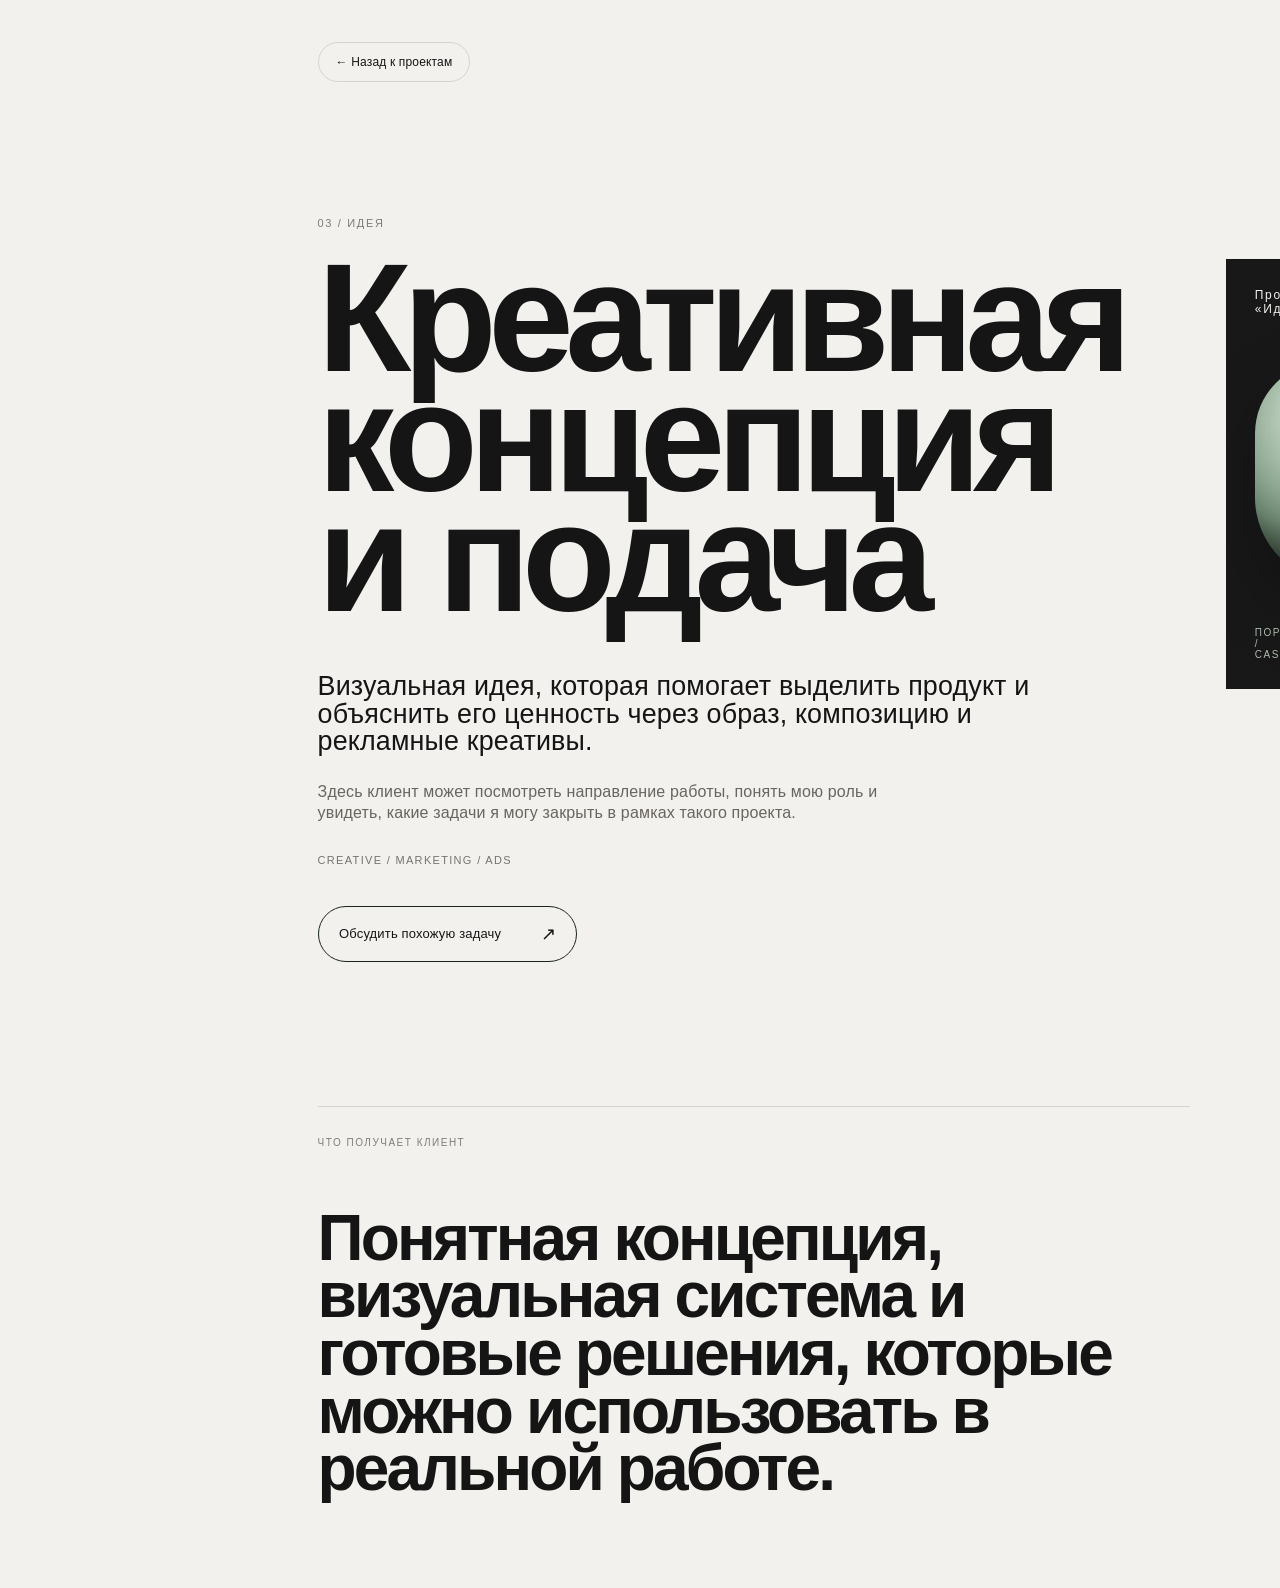
==== project-idea.html @ 7a331459 "Add files via upload" ====
<!doctype html><html lang="ru"><head><meta charset="utf-8"><meta name="viewport" content="width=device-width,initial-scale=1"><title>Nikita Manin — Проект «Идея»</title><link rel="stylesheet" href="style.css"></head><body class="detail-page project-detail"><main class="detail"><a class="back-link" href="index.html#work">← Назад к проектам</a><div class="detail-kicker">03 / ИДЕЯ</div><div class="detail-grid"><section><h1>Креативная концепция и подача</h1><p class="detail-intro">Визуальная идея, которая помогает выделить продукт и объяснить его ценность через образ, композицию и рекламные креативы.</p><p class="detail-desc">Здесь клиент может посмотреть направление работы, понять мою роль и увидеть, какие задачи я могу закрыть в рамках такого проекта.</p><div class="project-meta">CREATIVE / MARKETING / ADS</div><a class="detail-cta" href="https://t.me/inklab1" target="_blank" rel="noreferrer">Обсудить похожую задачу <span>↗</span></a></section><aside class="detail-card project-preview"><div class="preview-title">Проект «Идея»</div><div class="preview-shape"></div><span>ПОРТФОЛИО / CASE</span></aside></div><section class="detail-result"><span>ЧТО ПОЛУЧАЕТ КЛИЕНТ</span><h2>Понятная концепция, визуальная система и готовые решения, которые можно использовать в реальной работе.</h2></section></main></body></html>
---- style.css ----
:root{--bg:#f2f1ee;--ink:#151515;--muted:#77736e;--line:rgba(21,21,21,.13);--dark:#171817;--cream:#e8e2d8;--mint:#c9d9ca;--acid:#b9d4bd;--side:228px}*{box-sizing:border-box}html{scroll-behavior:auto}body{margin:0;background:var(--bg);color:var(--ink);font-family:'Inter Tight',Arial,sans-serif;cursor:none}a{color:inherit;text-decoration:none}.cursor,.cursor-dot{position:fixed;pointer-events:none;z-index:9999;transform:translate(-50%,-50%);border-radius:50%;mix-blend-mode:difference}.cursor{width:34px;height:34px;border:1px solid #fff;transition:width .25s,height .25s}.cursor-dot{width:5px;height:5px;background:#fff}.loader{position:fixed;inset:0;background:#171817;color:#f2f1ee;z-index:10000;display:flex;flex-direction:column;justify-content:center;padding-left:calc(var(--side) + 7vw);transition:transform 1s cubic-bezier(.77,0,.18,1)}.loader.done{transform:translateY(-100%)}.loader-word{font-size:clamp(50px,10vw,170px);font-weight:800;letter-spacing:-.07em}.loader-word span{display:block;color:#b9cdbb}.loader-line{width:min(440px,50vw);height:1px;background:#444;margin-top:30px;overflow:hidden}.loader-line i{display:block;width:100%;height:100%;background:#fff;transform:translateX(-100%);animation:load 1.2s .1s forwards}@keyframes load{to{transform:none}}.side{position:fixed;left:0;top:0;width:var(--side);height:100vh;padding:30px 26px;display:flex;flex-direction:column;z-index:50;background:rgba(242,241,238,.9);backdrop-filter:blur(18px);border-right:1px solid var(--line)}.brand{display:flex;align-items:center;gap:10px;font-weight:700;font-size:17px;letter-spacing:-.02em}.mini-dot{width:9px;height:9px;background:#171817;border-radius:50%}.side-role{font-size:12px;line-height:1.3;color:var(--muted);margin:11px 0 54px}.side nav{display:flex;flex-direction:column;gap:7px}.side nav a{font-size:13px;color:#817d78;transition:.3s}.side nav a.active,.side nav a:hover{color:#151515;transform:translateX(5px)}.side-tg{margin-top:auto;border-top:1px solid var(--line);padding-top:17px;font-size:13px;display:flex;justify-content:space-between}.panel-section{margin-left:var(--side);min-height:100vh;position:relative;overflow:hidden}.hero{padding:7vh 6vw 5vh;display:grid;grid-template-columns:minmax(0,1.2fr) .7fr;align-items:center;gap:3vw}.eyebrow{font-size:11px;text-transform:uppercase;letter-spacing:.14em;color:#85817b;margin:0 0 22px}.hero h1{font-size:clamp(56px,7.2vw,122px);line-height:.87;letter-spacing:-.065em;margin:0;max-width:1050px;font-weight:700}.hero h1 .swap{display:inline-block;position:relative;color:#758a78;transition:color .45s,transform .45s}.hero h1 .swap.change{transform:translateY(-7px);color:#2e4633}.hero h1 em{font-style:normal}.lead{font-size:clamp(18px,1.6vw,25px);line-height:1.15;letter-spacing:-.03em;max-width:620px;margin:42px 0 30px;color:#373532}.hero-meta{display:flex;gap:22px;flex-wrap:wrap;color:#8a857e;font-size:11px;text-transform:uppercase;letter-spacing:.08em}.portrait-wrap{position:relative;justify-self:end;width:min(34vw,470px);height:min(72vh,690px);min-height:500px;display:flex;align-items:flex-end;justify-content:center}.portrait{height:100%;width:78%;position:relative;z-index:3;overflow:hidden;border-radius:230px 230px 25px 25px;background:#d7d4cf;filter:grayscale(.12)}.portrait img{width:100%;height:100%;object-fit:cover;object-position:center top;display:block}.portrait-ring{position:absolute;width:95%;height:85%;border:1px solid rgba(21,21,21,.17);border-radius:50%;transform:rotate(-14deg);top:8%;z-index:1}.portrait-label{position:absolute;right:-3%;bottom:3%;z-index:5;font-size:10px;letter-spacing:.12em;line-height:1.5;text-align:right}.portrait-label span{color:#89847d}.orb{position:absolute;right:5%;top:11%;width:150px;height:150px;z-index:2;opacity:.85}.orb-core{position:absolute;inset:28px;border-radius:50%;background:radial-gradient(circle at 35% 25%,#fff,#c7d5c9 35%,#6d7f70 72%,#303932);box-shadow:inset -15px -22px 35px rgba(0,0,0,.2),0 30px 60px rgba(0,0,0,.15)}.orb i{position:absolute;inset:8px;border:1px solid rgba(40,50,43,.25);border-radius:50%;transform:rotate(25deg) skewX(10deg)}.orb i:nth-child(3){transform:rotate(72deg) scale(.82)}.orb i:nth-child(4){transform:rotate(-35deg) scale(1.12)}.scroll-cue{position:absolute;left:6vw;bottom:30px;font-size:10px;letter-spacing:.14em;color:#85817b}.scroll-cue span{margin-left:12px;font-size:15px}.dark{background:var(--dark);color:#f2f1ee}.dark .eyebrow{color:#8e918c}.about{padding:11vh 7vw;display:grid;grid-template-columns:.9fr 1.1fr;gap:8vw}.about-intro h2,.service-head h2,.process-title h2{font-size:clamp(60px,7vw,120px);line-height:.88;letter-spacing:-.07em;margin:0;font-weight:600}.about-intro h2 span,.service-head h2 span,.process-title h2 span{color:#aebbae}.about-cards{display:grid;grid-template-columns:repeat(3,1fr);align-items:end;gap:14px;padding-top:22vh}.feature-card{border-top:1px solid #454744;padding-top:15px;min-height:245px;transition:transform .5s}.feature-card:hover{transform:translateY(-12px)}.feature-card b{font-size:11px;color:#90948f}.feature-card h3{font-size:24px;letter-spacing:-.04em;margin:65px 0 12px}.feature-card p{font-size:14px;line-height:1.35;color:#aaa9a3;margin:0}.horizontal-section{margin-left:var(--side);height:310vh;background:#f2f1ee}.horizontal-sticky{position:sticky;top:0;height:100vh;overflow:hidden}.horizontal-track{height:100%;display:flex;width:300%;will-change:transform}.slide{width:33.3333%;height:100%;padding:9vh 6vw;display:grid;grid-template-columns:.9fr 1.1fr;align-items:center;gap:6vw;position:relative}.slide-light{background:#f2f1ee}.slide-beige{background:#e7e0d5}.slide-dark{background:#171817;color:#f2f1ee}.slide-num{position:absolute;right:5vw;top:34px;font-size:10px;letter-spacing:.1em;color:#8b877f}.slide h2{font-size:clamp(70px,8.2vw,150px);line-height:.8;letter-spacing:-.075em;margin:0;font-weight:650}.slide h2 span{color:#738674}.slide-dark h2 span{color:#aebbae}.slide-text{font-size:16px;line-height:1.2;max-width:390px;color:#77736e;margin-top:35px}.slide-dark .slide-text{color:#a5a59f}.fake-project{height:64vh;max-height:650px;position:relative;overflow:hidden;box-shadow:0 30px 80px rgba(0,0,0,.13);transition:transform .7s cubic-bezier(.2,.7,.2,1)}.slide:hover .fake-project{transform:translateY(-12px) rotate(1deg)}.project-a{background:#222;color:#eae9e4;padding:35px;display:flex;flex-direction:column;justify-content:space-between}.project-top,.project-foot{font-size:10px;letter-spacing:.13em;color:#aaa}.project-big{font-size:clamp(60px,7vw,120px);line-height:.78;letter-spacing:-.08em}.project-b{background:#f5f3ef;padding:25px}.browser{display:flex;gap:5px}.browser span{width:7px;height:7px;background:#242424;border-radius:50%}.web-title{font-size:clamp(50px,6vw,100px);line-height:.8;letter-spacing:-.08em;margin-top:18vh}.web-grid{position:absolute;right:0;bottom:0;width:60%;display:grid;grid-template-columns:1fr 1fr;gap:7px}.web-grid i{height:130px;background:#d0c9bc}.project-c{background:#cbd9cc;display:flex;align-items:center;justify-content:center}.c-circle{position:absolute;width:70%;aspect-ratio:1;border-radius:50%;border:1px solid rgba(20,30,20,.4);box-shadow:inset 0 0 0 30px rgba(255,255,255,.09)}.c-copy{position:relative;z-index:2;font-size:clamp(60px,7vw,120px);line-height:.78;letter-spacing:-.08em;color:#172017}.h-progress{position:absolute;left:6vw;right:6vw;bottom:28px;height:1px;background:rgba(20,20,20,.2)}.h-progress span{display:block;height:2px;width:33.333%;background:#1b1b1b;transform-origin:left}.services{padding:12vh 7vw;background:#e7e5e1}.service-head{display:flex;justify-content:space-between;align-items:flex-end;gap:40px}.service-head h2{max-width:1000px}.service-grid{margin-top:11vh;display:grid;grid-template-columns:repeat(4,1fr);gap:12px}.service-card{background:#f7f6f3;min-height:420px;padding:22px;display:flex;flex-direction:column;border:1px solid rgba(20,20,20,.07);transition:transform .5s,background .5s}.service-card:hover{transform:translateY(-10px);background:#dddcd7}.service-index{font-size:10px;color:#88837c}.service-card h3{font-size:clamp(44px,4.5vw,80px);letter-spacing:-.08em;line-height:.8;margin:auto 0 18px}.service-card p{font-size:14px;line-height:1.3;color:#6e6a64;max-width:270px}.service-tag{margin-top:30px;font-size:10px;letter-spacing:.13em}.process{padding:12vh 7vw;display:grid;grid-template-columns:1fr 1.2fr;gap:7vw}.steps{display:grid;grid-template-columns:1fr 1fr;gap:0}.step{border-top:1px solid #454744;padding:17px 10px 38px 0;min-height:220px}.step span{font-size:10px;color:#92958f}.step h3{font-size:28px;letter-spacing:-.05em;margin:55px 0 8px}.step p{font-size:13px;color:#a7a7a2;margin:0;max-width:200px;line-height:1.35}.contact{padding:11vh 7vw 35px;background:#cbd9cc;min-height:100vh;display:flex;flex-direction:column;justify-content:center}.contact h2{font-size:clamp(70px,9vw,160px);line-height:.8;letter-spacing:-.08em;margin:0;position:relative;z-index:2}.contact h2 span{color:#657a68}.contact-text{max-width:450px;font-size:17px;line-height:1.2;margin:45px 0 28px;position:relative;z-index:2}.contact-btn{width:max-content;border:1px solid #1a241c;border-radius:999px;padding:17px 21px;font-size:13px;display:flex;gap:35px;position:relative;z-index:2;transition:.3s}.contact-btn:hover{background:#171817;color:#f2f1ee;transform:translateY(-3px)}.contact-btn b{font-size:18px}.contact-orb{position:absolute;width:42vw;height:42vw;border-radius:50%;right:-12vw;top:7vh;border:1px solid rgba(20,30,20,.18);box-shadow:inset 0 0 0 45px rgba(255,255,255,.07)}footer{position:absolute;left:7vw;right:7vw;bottom:28px;border-top:1px solid rgba(20,30,20,.2);padding-top:12px;display:flex;justify-content:space-between;font-size:10px;letter-spacing:.1em;text-transform:uppercase}.reveal{opacity:0;transform:translateY(35px);transition:opacity .8s cubic-bezier(.2,.7,.2,1),transform .9s cubic-bezier(.2,.7,.2,1)}.reveal.in{opacity:1;transform:none}
@media(max-width:900px){body{cursor:auto}.cursor,.cursor-dot{display:none}:root{--side:0px}.side{position:fixed;width:100%;height:58px;padding:0 18px;display:flex;flex-direction:row;align-items:center;justify-content:space-between;border-right:0;border-bottom:1px solid var(--line)}.side-role,.side nav{display:none}.side-tg{margin:0;border:0;padding:0;font-size:11px}.hero,.about,.services,.process,.contact,.horizontal-section{margin-left:0}.hero{padding:100px 20px 60px;display:block;min-height:100svh}.hero h1{font-size:clamp(54px,15vw,88px)}.lead{font-size:19px;margin-top:35px}.portrait-wrap{width:72vw;height:72vw;min-height:0;margin:55px auto 20px}.orb{width:90px;height:90px;right:6%;top:10%}.about{padding:90px 20px;display:block}.about-cards{padding-top:70px;grid-template-columns:1fr;gap:25px}.feature-card{min-height:0;padding-bottom:25px}.feature-card h3{margin-top:35px}.horizontal-section{height:260vh}.slide{padding:85px 20px 50px;grid-template-columns:1fr;align-content:center;gap:35px}.slide h2{font-size:clamp(62px,17vw,110px)}.slide-text{margin-top:22px}.fake-project{height:40vh;max-height:420px}.project-big{font-size:18vw}.service-head{display:block}.services{padding:90px 20px}.service-grid{grid-template-columns:1fr 1fr;margin-top:60px}.service-card{min-height:330px}.service-card h3{font-size:55px}.process{padding:90px 20px;display:block}.steps{margin-top:70px}.step{min-height:190px}.contact{padding:110px 20px 90px}.contact h2{font-size:17vw}.contact-orb{width:75vw;height:75vw;right:-30vw;top:15vh}footer{left:20px;right:20px;bottom:20px;gap:15px;flex-direction:column}.loader{padding-left:20px}.loader-word{font-size:18vw}}
@media(max-width:560px){.service-grid,.steps{grid-template-columns:1fr}.service-card{min-height:280px}.slide{grid-template-rows:auto auto}.fake-project{height:35vh}.hero-meta{gap:9px 15px}.portrait-wrap{width:82vw;height:82vw}}

/* V14 refinement: clickable services/projects + restrained green 3D process */
.service-head{justify-content:flex-start!important;align-items:flex-start!important;text-align:left!important}
.service-head h2{margin-left:0!important;text-align:left!important}
.service-card{cursor:none;position:relative;overflow:hidden}
.service-card::after{content:"";position:absolute;inset:0;background:linear-gradient(105deg,transparent 35%,rgba(255,255,255,.55) 50%,transparent 65%);transform:translateX(-120%);transition:transform .8s cubic-bezier(.2,.7,.2,1);pointer-events:none}
.service-card:hover::after{transform:translateX(120%)}
.service-card:hover{transform:translate3d(10px,-10px,0)!important;background:#e0dfda}
.service-tag{display:flex;justify-content:space-between;align-items:center}
.service-tag span,.project-foot span{font-size:16px;transition:transform .35s}
.service-card:hover .service-tag span{transform:translate(5px,-3px)}
.project-link{display:block;color:inherit;text-decoration:none;cursor:none}
.project-open{position:absolute;right:25px;bottom:25px;font-size:10px;letter-spacing:.13em;opacity:.7;transform:translateX(0);transition:transform .45s,opacity .45s}
.project-link:hover .project-open{transform:translateX(7px);opacity:1}
.project-link:hover{transform:translate3d(var(--mx,0),calc(var(--my,0) - 16px),0) rotate(1deg)!important}
.process{grid-template-columns:.8fr 1.1fr;grid-template-rows:auto auto;position:relative}
.process-title{grid-column:1;grid-row:1}
.process-visual{grid-column:2;grid-row:1 / span 2;min-height:470px;position:relative;display:flex;align-items:center;justify-content:center;overflow:visible}
.process-orbit{position:absolute;width:300px;height:180px;border:1px solid rgba(185,212,189,.18);border-radius:50%;transform:rotate(-18deg);animation:processOrbit 9s linear infinite}
.process-orbit.orbit-b{width:230px;height:330px;transform:rotate(62deg);animation-duration:12s;animation-direction:reverse}
.process-object{width:190px;height:190px;position:relative;transform-style:preserve-3d;animation:processFloat 5s ease-in-out infinite,processSpin 16s linear infinite}
.process-object::before,.process-object::after{content:"";position:absolute;inset:18px;border-radius:42% 58% 55% 45%;background:linear-gradient(135deg,rgba(185,212,189,.95),rgba(92,125,98,.72) 48%,rgba(26,39,29,.9));box-shadow:inset -22px -28px 42px rgba(0,0,0,.25),inset 15px 12px 25px rgba(255,255,255,.14),0 30px 70px rgba(0,0,0,.3);transform:translateZ(24px) rotateX(8deg) rotateY(-14deg)}
.process-object::after{inset:40px;border:1px solid rgba(230,245,232,.28);background:transparent;box-shadow:none;transform:translateZ(48px) rotateX(65deg) rotateZ(20deg)}
.process-object i{position:absolute;left:35px;top:82px;width:120px;height:1px;background:rgba(230,245,232,.3);transform-origin:center;transform:rotate(24deg) translateZ(55px)}
.process-object i:nth-child(2){transform:rotate(-31deg) translateZ(58px)}
.process-object i:nth-child(3){transform:rotate(82deg) translateZ(50px)}
.process-object b{position:absolute;width:18px;height:18px;border-radius:50%;background:#b9d4bd;box-shadow:0 0 30px rgba(185,212,189,.45);left:87px;top:86px;transform:translateZ(70px)}
.process-labels{position:absolute;inset:0;pointer-events:none;font-size:9px;letter-spacing:.16em;color:#7f9583}
.process-labels span{position:absolute}
.process-labels span:nth-child(1){left:12%;top:28%}.process-labels span:nth-child(2){right:10%;top:48%}.process-labels span:nth-child(3){left:30%;bottom:13%}
@keyframes processSpin{to{transform:rotateY(360deg) rotateX(360deg)}}
@keyframes processFloat{0%,100%{translate:0 0}50%{translate:0 -16px}}
@keyframes processOrbit{to{transform:rotate(342deg)}}
.process-visual:hover .process-object{animation-duration:3s,6s}
body,button,input,textarea{letter-spacing:.01em}
.hero h1,.about-intro h2,.service-head h2,.process-title h2,.contact h2,.slide h2,.service-card h3,.project-big,.web-title,.c-copy{letter-spacing:-.045em}
.lead,.slide-text,.service-card p,.step p,.contact-text{letter-spacing:.005em}
@media(max-width:900px){
 .process{display:block}
 .process-title{margin-bottom:25px}
 .process-visual{min-height:390px;margin:20px 0}
 .service-head h2{text-align:left!important}
}

.detail-page{cursor:auto;background:var(--bg);min-height:100vh}.detail{margin-left:var(--side);padding:42px 7vw 90px;min-height:100vh}.back-link{display:inline-flex;border:1px solid var(--line);border-radius:999px;padding:12px 17px;font-size:12px;transition:.35s}.back-link:hover{transform:translateX(-5px);background:#e8e6e1}.detail-kicker{margin-top:15vh;font-size:11px;letter-spacing:.15em;color:#7f7b75}.detail-grid{display:grid;grid-template-columns:1.05fr .95fr;gap:8vw;align-items:start;margin-top:30px}.detail h1{font-size:clamp(80px,12vw,190px);line-height:.78;letter-spacing:-.055em;margin:0}.detail-intro{font-size:clamp(22px,2.1vw,34px);line-height:1.02;max-width:760px;margin:55px 0 25px}.detail-desc{font-size:16px;line-height:1.35;color:#69655f;max-width:620px}.detail-card{border:1px solid var(--line);padding:28px;min-height:430px;background:#e9e7e2}.detail-card>span,.detail-result>span{font-size:10px;letter-spacing:.15em;color:#817d77}.detail-card ul{list-style:none;padding:0;margin:55px 0 0}.detail-card li{padding:18px 0;border-top:1px solid rgba(21,21,21,.12);font-size:16px;line-height:1.2}.detail-card li:last-child{border-bottom:1px solid rgba(21,21,21,.12)}.detail-cta{display:inline-flex;gap:40px;align-items:center;margin-top:40px;border:1px solid #1a241c;border-radius:999px;padding:16px 20px;font-size:13px;transition:.35s;transform:translate3d(var(--x,0),var(--y,0),0)}.detail-cta:hover{background:#171817;color:#f2f1ee}.detail-cta span{font-size:18px}.detail-result{margin-top:16vh;border-top:1px solid var(--line);padding-top:25px}.detail-result h2{font-size:clamp(38px,5vw,78px);line-height:.9;letter-spacing:-.045em;max-width:1100px;font-weight:600;margin:60px 0 0}.project-meta{margin-top:30px;font-size:11px;letter-spacing:.12em;color:#77736e}.project-preview{background:#171817;color:#f2f1ee;position:relative;overflow:hidden;display:flex;flex-direction:column;justify-content:space-between}.project-preview>span{color:#aebbae}.preview-title{font-size:12px;letter-spacing:.14em}.preview-shape{width:220px;height:220px;border-radius:38% 62% 55% 45%;background:radial-gradient(circle at 30% 25%,#d8e9da,#77947c 50%,#202b22 78%);margin:auto;box-shadow:inset -30px -35px 50px rgba(0,0,0,.4),0 30px 70px rgba(0,0,0,.25);animation:previewFloat 5s ease-in-out infinite}@keyframes previewFloat{50%{transform:translateY(-14px) rotate(8deg)}}@media(max-width:900px){.detail{margin-left:0;padding:85px 20px 70px}.detail-kicker{margin-top:90px}.detail-grid{grid-template-columns:1fr;gap:45px}.detail-card{min-height:0}.detail-result{margin-top:90px}.detail h1{font-size:clamp(70px,18vw,130px)}}
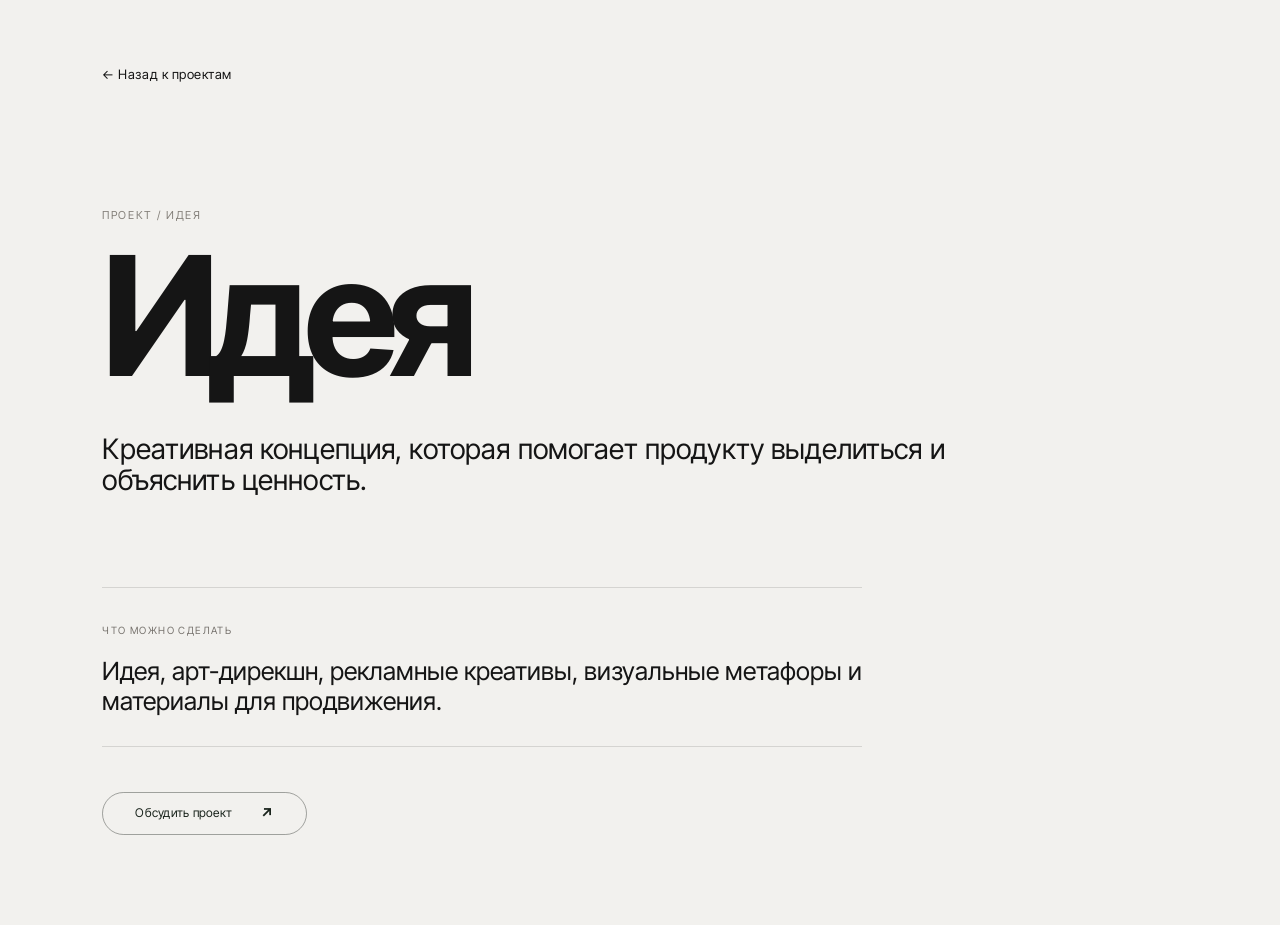
==== commit 5c4e4b4a: "Add files via upload" ====
--- a/project-idea.html
+++ b/project-idea.html
@@ -1 +1 @@
-<!doctype html><html lang="ru"><head><meta charset="utf-8"><meta name="viewport" content="width=device-width,initial-scale=1"><title>Nikita Manin — Проект «Идея»</title><link rel="stylesheet" href="style.css"></head><body class="detail-page project-detail"><main class="detail"><a class="back-link" href="index.html#work">← Назад к проектам</a><div class="detail-kicker">03 / ИДЕЯ</div><div class="detail-grid"><section><h1>Креативная концепция и подача</h1><p class="detail-intro">Визуальная идея, которая помогает выделить продукт и объяснить его ценность через образ, композицию и рекламные креативы.</p><p class="detail-desc">Здесь клиент может посмотреть направление работы, понять мою роль и увидеть, какие задачи я могу закрыть в рамках такого проекта.</p><div class="project-meta">CREATIVE / MARKETING / ADS</div><a class="detail-cta" href="https://t.me/inklab1" target="_blank" rel="noreferrer">Обсудить похожую задачу <span>↗</span></a></section><aside class="detail-card project-preview"><div class="preview-title">Проект «Идея»</div><div class="preview-shape"></div><span>ПОРТФОЛИО / CASE</span></aside></div><section class="detail-result"><span>ЧТО ПОЛУЧАЕТ КЛИЕНТ</span><h2>Понятная концепция, визуальная система и готовые решения, которые можно использовать в реальной работе.</h2></section></main></body></html>+<!doctype html><html lang="ru"><head><meta charset="utf-8"><meta name="viewport" content="width=device-width,initial-scale=1"><title>Идея — Nikita Manin</title><link rel="preconnect" href="https://fonts.googleapis.com"><link rel="preconnect" href="https://fonts.gstatic.com" crossorigin><link href="https://fonts.googleapis.com/css2?family=Inter+Tight:wght@400;500;600;700;800&family=Manrope:wght@400;500;600;700;800&display=swap" rel="stylesheet"><link rel="stylesheet" href="style.css"></head><body class="detail-page project-detail"><main class="detail-main"><a class="detail-back" href="index.html#work">← Назад к проектам</a><p class="eyebrow">Проект / Идея</p><h1>Идея</h1><p class="detail-lead">Креативная концепция, которая помогает продукту выделиться и объяснить ценность.</p><div class="project-detail-card"><span>Что можно сделать</span><p>Идея, арт-дирекшн, рекламные креативы, визуальные метафоры и материалы для продвижения.</p></div><a class="contact-btn" href="https://t.me/inklab1" target="_blank" rel="noreferrer">Обсудить проект <b>↗</b></a></main><script src="script.js"></script></body></html>
--- a/style.css
+++ b/style.css
@@ -1,48 +1,363 @@
-:root{--bg:#f2f1ee;--ink:#151515;--muted:#77736e;--line:rgba(21,21,21,.13);--dark:#171817;--cream:#e8e2d8;--mint:#c9d9ca;--acid:#b9d4bd;--side:228px}*{box-sizing:border-box}html{scroll-behavior:auto}body{margin:0;background:var(--bg);color:var(--ink);font-family:'Inter Tight',Arial,sans-serif;cursor:none}a{color:inherit;text-decoration:none}.cursor,.cursor-dot{position:fixed;pointer-events:none;z-index:9999;transform:translate(-50%,-50%);border-radius:50%;mix-blend-mode:difference}.cursor{width:34px;height:34px;border:1px solid #fff;transition:width .25s,height .25s}.cursor-dot{width:5px;height:5px;background:#fff}.loader{position:fixed;inset:0;background:#171817;color:#f2f1ee;z-index:10000;display:flex;flex-direction:column;justify-content:center;padding-left:calc(var(--side) + 7vw);transition:transform 1s cubic-bezier(.77,0,.18,1)}.loader.done{transform:translateY(-100%)}.loader-word{font-size:clamp(50px,10vw,170px);font-weight:800;letter-spacing:-.07em}.loader-word span{display:block;color:#b9cdbb}.loader-line{width:min(440px,50vw);height:1px;background:#444;margin-top:30px;overflow:hidden}.loader-line i{display:block;width:100%;height:100%;background:#fff;transform:translateX(-100%);animation:load 1.2s .1s forwards}@keyframes load{to{transform:none}}.side{position:fixed;left:0;top:0;width:var(--side);height:100vh;padding:30px 26px;display:flex;flex-direction:column;z-index:50;background:rgba(242,241,238,.9);backdrop-filter:blur(18px);border-right:1px solid var(--line)}.brand{display:flex;align-items:center;gap:10px;font-weight:700;font-size:17px;letter-spacing:-.02em}.mini-dot{width:9px;height:9px;background:#171817;border-radius:50%}.side-role{font-size:12px;line-height:1.3;color:var(--muted);margin:11px 0 54px}.side nav{display:flex;flex-direction:column;gap:7px}.side nav a{font-size:13px;color:#817d78;transition:.3s}.side nav a.active,.side nav a:hover{color:#151515;transform:translateX(5px)}.side-tg{margin-top:auto;border-top:1px solid var(--line);padding-top:17px;font-size:13px;display:flex;justify-content:space-between}.panel-section{margin-left:var(--side);min-height:100vh;position:relative;overflow:hidden}.hero{padding:7vh 6vw 5vh;display:grid;grid-template-columns:minmax(0,1.2fr) .7fr;align-items:center;gap:3vw}.eyebrow{font-size:11px;text-transform:uppercase;letter-spacing:.14em;color:#85817b;margin:0 0 22px}.hero h1{font-size:clamp(56px,7.2vw,122px);line-height:.87;letter-spacing:-.065em;margin:0;max-width:1050px;font-weight:700}.hero h1 .swap{display:inline-block;position:relative;color:#758a78;transition:color .45s,transform .45s}.hero h1 .swap.change{transform:translateY(-7px);color:#2e4633}.hero h1 em{font-style:normal}.lead{font-size:clamp(18px,1.6vw,25px);line-height:1.15;letter-spacing:-.03em;max-width:620px;margin:42px 0 30px;color:#373532}.hero-meta{display:flex;gap:22px;flex-wrap:wrap;color:#8a857e;font-size:11px;text-transform:uppercase;letter-spacing:.08em}.portrait-wrap{position:relative;justify-self:end;width:min(34vw,470px);height:min(72vh,690px);min-height:500px;display:flex;align-items:flex-end;justify-content:center}.portrait{height:100%;width:78%;position:relative;z-index:3;overflow:hidden;border-radius:230px 230px 25px 25px;background:#d7d4cf;filter:grayscale(.12)}.portrait img{width:100%;height:100%;object-fit:cover;object-position:center top;display:block}.portrait-ring{position:absolute;width:95%;height:85%;border:1px solid rgba(21,21,21,.17);border-radius:50%;transform:rotate(-14deg);top:8%;z-index:1}.portrait-label{position:absolute;right:-3%;bottom:3%;z-index:5;font-size:10px;letter-spacing:.12em;line-height:1.5;text-align:right}.portrait-label span{color:#89847d}.orb{position:absolute;right:5%;top:11%;width:150px;height:150px;z-index:2;opacity:.85}.orb-core{position:absolute;inset:28px;border-radius:50%;background:radial-gradient(circle at 35% 25%,#fff,#c7d5c9 35%,#6d7f70 72%,#303932);box-shadow:inset -15px -22px 35px rgba(0,0,0,.2),0 30px 60px rgba(0,0,0,.15)}.orb i{position:absolute;inset:8px;border:1px solid rgba(40,50,43,.25);border-radius:50%;transform:rotate(25deg) skewX(10deg)}.orb i:nth-child(3){transform:rotate(72deg) scale(.82)}.orb i:nth-child(4){transform:rotate(-35deg) scale(1.12)}.scroll-cue{position:absolute;left:6vw;bottom:30px;font-size:10px;letter-spacing:.14em;color:#85817b}.scroll-cue span{margin-left:12px;font-size:15px}.dark{background:var(--dark);color:#f2f1ee}.dark .eyebrow{color:#8e918c}.about{padding:11vh 7vw;display:grid;grid-template-columns:.9fr 1.1fr;gap:8vw}.about-intro h2,.service-head h2,.process-title h2{font-size:clamp(60px,7vw,120px);line-height:.88;letter-spacing:-.07em;margin:0;font-weight:600}.about-intro h2 span,.service-head h2 span,.process-title h2 span{color:#aebbae}.about-cards{display:grid;grid-template-columns:repeat(3,1fr);align-items:end;gap:14px;padding-top:22vh}.feature-card{border-top:1px solid #454744;padding-top:15px;min-height:245px;transition:transform .5s}.feature-card:hover{transform:translateY(-12px)}.feature-card b{font-size:11px;color:#90948f}.feature-card h3{font-size:24px;letter-spacing:-.04em;margin:65px 0 12px}.feature-card p{font-size:14px;line-height:1.35;color:#aaa9a3;margin:0}.horizontal-section{margin-left:var(--side);height:310vh;background:#f2f1ee}.horizontal-sticky{position:sticky;top:0;height:100vh;overflow:hidden}.horizontal-track{height:100%;display:flex;width:300%;will-change:transform}.slide{width:33.3333%;height:100%;padding:9vh 6vw;display:grid;grid-template-columns:.9fr 1.1fr;align-items:center;gap:6vw;position:relative}.slide-light{background:#f2f1ee}.slide-beige{background:#e7e0d5}.slide-dark{background:#171817;color:#f2f1ee}.slide-num{position:absolute;right:5vw;top:34px;font-size:10px;letter-spacing:.1em;color:#8b877f}.slide h2{font-size:clamp(70px,8.2vw,150px);line-height:.8;letter-spacing:-.075em;margin:0;font-weight:650}.slide h2 span{color:#738674}.slide-dark h2 span{color:#aebbae}.slide-text{font-size:16px;line-height:1.2;max-width:390px;color:#77736e;margin-top:35px}.slide-dark .slide-text{color:#a5a59f}.fake-project{height:64vh;max-height:650px;position:relative;overflow:hidden;box-shadow:0 30px 80px rgba(0,0,0,.13);transition:transform .7s cubic-bezier(.2,.7,.2,1)}.slide:hover .fake-project{transform:translateY(-12px) rotate(1deg)}.project-a{background:#222;color:#eae9e4;padding:35px;display:flex;flex-direction:column;justify-content:space-between}.project-top,.project-foot{font-size:10px;letter-spacing:.13em;color:#aaa}.project-big{font-size:clamp(60px,7vw,120px);line-height:.78;letter-spacing:-.08em}.project-b{background:#f5f3ef;padding:25px}.browser{display:flex;gap:5px}.browser span{width:7px;height:7px;background:#242424;border-radius:50%}.web-title{font-size:clamp(50px,6vw,100px);line-height:.8;letter-spacing:-.08em;margin-top:18vh}.web-grid{position:absolute;right:0;bottom:0;width:60%;display:grid;grid-template-columns:1fr 1fr;gap:7px}.web-grid i{height:130px;background:#d0c9bc}.project-c{background:#cbd9cc;display:flex;align-items:center;justify-content:center}.c-circle{position:absolute;width:70%;aspect-ratio:1;border-radius:50%;border:1px solid rgba(20,30,20,.4);box-shadow:inset 0 0 0 30px rgba(255,255,255,.09)}.c-copy{position:relative;z-index:2;font-size:clamp(60px,7vw,120px);line-height:.78;letter-spacing:-.08em;color:#172017}.h-progress{position:absolute;left:6vw;right:6vw;bottom:28px;height:1px;background:rgba(20,20,20,.2)}.h-progress span{display:block;height:2px;width:33.333%;background:#1b1b1b;transform-origin:left}.services{padding:12vh 7vw;background:#e7e5e1}.service-head{display:flex;justify-content:space-between;align-items:flex-end;gap:40px}.service-head h2{max-width:1000px}.service-grid{margin-top:11vh;display:grid;grid-template-columns:repeat(4,1fr);gap:12px}.service-card{background:#f7f6f3;min-height:420px;padding:22px;display:flex;flex-direction:column;border:1px solid rgba(20,20,20,.07);transition:transform .5s,background .5s}.service-card:hover{transform:translateY(-10px);background:#dddcd7}.service-index{font-size:10px;color:#88837c}.service-card h3{font-size:clamp(44px,4.5vw,80px);letter-spacing:-.08em;line-height:.8;margin:auto 0 18px}.service-card p{font-size:14px;line-height:1.3;color:#6e6a64;max-width:270px}.service-tag{margin-top:30px;font-size:10px;letter-spacing:.13em}.process{padding:12vh 7vw;display:grid;grid-template-columns:1fr 1.2fr;gap:7vw}.steps{display:grid;grid-template-columns:1fr 1fr;gap:0}.step{border-top:1px solid #454744;padding:17px 10px 38px 0;min-height:220px}.step span{font-size:10px;color:#92958f}.step h3{font-size:28px;letter-spacing:-.05em;margin:55px 0 8px}.step p{font-size:13px;color:#a7a7a2;margin:0;max-width:200px;line-height:1.35}.contact{padding:11vh 7vw 35px;background:#cbd9cc;min-height:100vh;display:flex;flex-direction:column;justify-content:center}.contact h2{font-size:clamp(70px,9vw,160px);line-height:.8;letter-spacing:-.08em;margin:0;position:relative;z-index:2}.contact h2 span{color:#657a68}.contact-text{max-width:450px;font-size:17px;line-height:1.2;margin:45px 0 28px;position:relative;z-index:2}.contact-btn{width:max-content;border:1px solid #1a241c;border-radius:999px;padding:17px 21px;font-size:13px;display:flex;gap:35px;position:relative;z-index:2;transition:.3s}.contact-btn:hover{background:#171817;color:#f2f1ee;transform:translateY(-3px)}.contact-btn b{font-size:18px}.contact-orb{position:absolute;width:42vw;height:42vw;border-radius:50%;right:-12vw;top:7vh;border:1px solid rgba(20,30,20,.18);box-shadow:inset 0 0 0 45px rgba(255,255,255,.07)}footer{position:absolute;left:7vw;right:7vw;bottom:28px;border-top:1px solid rgba(20,30,20,.2);padding-top:12px;display:flex;justify-content:space-between;font-size:10px;letter-spacing:.1em;text-transform:uppercase}.reveal{opacity:0;transform:translateY(35px);transition:opacity .8s cubic-bezier(.2,.7,.2,1),transform .9s cubic-bezier(.2,.7,.2,1)}.reveal.in{opacity:1;transform:none}
+:root{--bg:#f2f1ee;--ink:#1d1e1c;--muted:#77736e;--line:rgba(21,21,21,.13);--dark:#20221f;--cream:#e8e2d8;--mint:#c9d9ca;--acid:#b9d4bd;--side:228px}*{box-sizing:border-box}html{scroll-behavior:auto}body{margin:0;background:var(--bg);color:var(--ink);font-family:'Inter Tight',Arial,sans-serif;cursor:none}a{color:inherit;text-decoration:none}.cursor,.cursor-dot{position:fixed;pointer-events:none;z-index:9999;transform:translate(-50%,-50%);border-radius:50%;mix-blend-mode:difference}.cursor{width:34px;height:34px;border:1px solid #fff;transition:width .25s,height .25s}.cursor-dot{width:5px;height:5px;background:#fff}.loader{position:fixed;inset:0;background:#20221f;color:#f2f1ee;z-index:10000;display:flex;flex-direction:column;justify-content:center;padding-left:calc(var(--side) + 7vw);transition:transform 1s cubic-bezier(.77,0,.18,1)}.loader.done{transform:translateY(-100%)}.loader-word{font-size:clamp(50px,10vw,170px);font-weight:800;letter-spacing:-.07em}.loader-word span{display:block;color:#b9cdbb}.loader-line{width:min(440px,50vw);height:1px;background:#444;margin-top:30px;overflow:hidden}.loader-line i{display:block;width:100%;height:100%;background:#fff;transform:translateX(-100%);animation:load 1.2s .1s forwards}@keyframes load{to{transform:none}}.side{position:fixed;left:0;top:0;width:var(--side);height:100vh;padding:30px 26px;display:flex;flex-direction:column;z-index:50;background:rgba(242,241,238,.9);backdrop-filter:blur(18px);border-right:1px solid var(--line)}.brand{display:flex;align-items:center;gap:10px;font-weight:700;font-size:17px;letter-spacing:-.02em}.mini-dot{width:9px;height:9px;background:#20221f;border-radius:50%}.side-role{font-size:12px;line-height:1.3;color:var(--muted);margin:11px 0 54px}.side nav{display:flex;flex-direction:column;gap:7px}.side nav a{font-size:13px;color:#817d78;transition:.3s}.side nav a.active,.side nav a:hover{color:#151515;transform:translateX(5px)}.side-tg{margin-top:auto;border-top:1px solid var(--line);padding-top:17px;font-size:13px;display:flex;justify-content:space-between}.panel-section{margin-left:var(--side);min-height:100vh;position:relative;overflow:hidden}.hero{padding:7vh 6vw 5vh;display:grid;grid-template-columns:minmax(0,1.2fr) .7fr;align-items:center;gap:3vw}.eyebrow{font-size:11px;text-transform:uppercase;letter-spacing:.14em;color:#85817b;margin:0 0 22px}.hero h1{font-size:clamp(56px,7.2vw,122px);line-height:.92;letter-spacing:-.045em;margin:0;max-width:1050px;font-weight:700}
+.hero-swap{display:inline-flex;align-items:baseline;white-space:nowrap;min-width:8.8ch;color:#758a78;letter-spacing:-.028em}
+.hero h1 .swap{display:inline-block;position:relative;min-width:8.8ch;transition:color .45s,transform .45s}
+.hero h1 .swap.change{transform:translateY(-7px);color:#2e4633}
+.hero h1 em{font-style:normal;display:inline-block;margin-left:.035em;color:#4d6852;transition:transform .45s,color .45s}
+.hero h1 .swap.change+em{transform:translateY(-7px);color:#4d6852}.lead{font-size:clamp(18px,1.6vw,25px);line-height:1.15;letter-spacing:-.014em;max-width:620px;margin:42px 0 30px;color:#373532}.hero-meta{display:flex;gap:22px;flex-wrap:wrap;color:#8a857e;font-size:11px;text-transform:uppercase;letter-spacing:.08em}.portrait-wrap{position:relative;justify-self:end;width:min(34vw,470px);height:min(72vh,690px);min-height:500px;display:flex;align-items:flex-end;justify-content:center}.portrait{height:100%;width:78%;position:relative;z-index:3;overflow:hidden;border-radius:230px 230px 25px 25px;background:#d7d4cf;filter:grayscale(.12)}.portrait img{width:100%;height:100%;object-fit:cover;object-position:center top;display:block}.portrait-ring{position:absolute;width:95%;height:85%;border:1px solid rgba(21,21,21,.17);border-radius:50%;transform:rotate(-14deg);top:8%;z-index:1}.portrait-label{position:absolute;right:-3%;bottom:3%;z-index:5;font-size:10px;letter-spacing:.12em;line-height:1.5;text-align:right}.portrait-label span{color:#89847d}.orb{position:absolute;right:5%;top:11%;width:150px;height:150px;z-index:2;opacity:.85}.orb-core{position:absolute;inset:28px;border-radius:50%;background:radial-gradient(circle at 35% 25%,#fff,#c7d5c9 35%,#6d7f70 72%,#303932);box-shadow:inset -15px -22px 35px rgba(0,0,0,.2),0 30px 60px rgba(0,0,0,.15)}.orb i{position:absolute;inset:8px;border:1px solid rgba(40,50,43,.25);border-radius:50%;transform:rotate(25deg) skewX(10deg)}.orb i:nth-child(3){transform:rotate(72deg) scale(.82)}.orb i:nth-child(4){transform:rotate(-35deg) scale(1.12)}.scroll-cue{position:absolute;left:6vw;bottom:30px;font-size:10px;letter-spacing:.14em;color:#85817b}.scroll-cue span{margin-left:12px;font-size:15px}.dark{background:var(--dark);color:#f2f1ee}.dark .eyebrow{color:#8e918c}.about{padding:11vh 7vw;display:grid;grid-template-columns:.9fr 1.1fr;gap:8vw}.about-intro h2,.service-head h2,.process-title h2{font-size:clamp(60px,7vw,120px);line-height:.94;letter-spacing:-.055em;margin:0;font-weight:600}.about-intro h2 span,.service-head h2 span,.process-title h2 span{color:#aebbae}.about-cards{display:grid;grid-template-columns:repeat(3,1fr);align-items:end;gap:14px;padding-top:22vh}.feature-card{border-top:1px solid #454744;padding-top:15px;min-height:245px;transition:transform .5s}.feature-card:hover{transform:translateY(-12px)}.feature-card b{font-size:11px;color:#90948f}.feature-card h3{font-size:24px;letter-spacing:-.022em;margin:65px 0 12px}.feature-card p{font-size:14px;line-height:1.45;color:#aaa9a3;margin:0}.horizontal-section{margin-left:var(--side);height:310vh;background:#f2f1ee}.horizontal-sticky{position:sticky;top:0;height:100vh;overflow:hidden}.horizontal-track{height:100%;display:flex;width:300%;will-change:transform}.slide{width:33.3333%;height:100%;padding:9vh 6vw;display:grid;grid-template-columns:.9fr 1.1fr;align-items:center;gap:6vw;position:relative}.slide-light{background:#f2f1ee}.slide-beige{background:#e7e0d5}.slide-dark{background:#20221f;color:#f2f1ee}.slide-num{position:absolute;right:5vw;top:34px;font-size:10px;letter-spacing:.1em;color:#8b877f}.slide h2{font-size:clamp(70px,8.2vw,150px);line-height:.93;letter-spacing:-.055em;margin:0;font-weight:650}.slide h2 span{color:#738674}.slide-dark h2 span{color:#aebbae}.slide-text{font-size:16px;line-height:1.3;letter-spacing:-.008em;max-width:390px;color:#77736e;margin-top:35px}.slide-dark .slide-text{color:#a5a59f}.fake-project{height:64vh;max-height:650px;position:relative;overflow:hidden;box-shadow:0 30px 80px rgba(0,0,0,.13);transition:transform .7s cubic-bezier(.2,.7,.2,1)}.slide:hover .fake-project{transform:translateY(-12px) rotate(1deg)}.project-a{background:#292b28;color:#eae9e4;padding:35px;display:flex;flex-direction:column;justify-content:space-between}.project-top,.project-foot{font-size:10px;letter-spacing:.13em;color:#aaa}.project-big{font-size:clamp(60px,7vw,120px);line-height:.88;letter-spacing:-.055em}.project-b{background:#f5f3ef;padding:25px}.browser{display:flex;gap:5px}.browser span{width:7px;height:7px;background:#292b28;border-radius:50%}.web-title{font-size:clamp(50px,6vw,100px);line-height:.8;letter-spacing:-.08em;margin-top:18vh}.web-grid{position:absolute;right:0;bottom:0;width:60%;display:grid;grid-template-columns:1fr 1fr;gap:7px}.web-grid i{height:130px;background:#d0c9bc}.project-c{background:#cbd9cc;display:flex;align-items:center;justify-content:center}.c-circle{position:absolute;width:70%;aspect-ratio:1;border-radius:50%;border:1px solid rgba(20,30,20,.4);box-shadow:inset 0 0 0 30px rgba(255,255,255,.09)}.c-copy{position:relative;z-index:2;font-size:clamp(60px,7vw,120px);line-height:.88;letter-spacing:-.055em;color:#172017}.h-progress{position:absolute;left:6vw;right:6vw;bottom:28px;height:1px;background:rgba(20,20,20,.2)}.h-progress span{display:block;height:2px;width:33.333%;background:#1b1b1b;transform-origin:left}.services{padding:12vh 7vw;background:#e7e5e1}.service-head{display:flex;justify-content:space-between;align-items:flex-end;gap:40px}.service-head h2{max-width:1000px}.service-grid{margin-top:11vh;display:grid;grid-template-columns:repeat(4,1fr);gap:12px}.service-card{background:#f7f6f3;min-height:420px;padding:22px;display:flex;flex-direction:column;border:1px solid rgba(20,20,20,.07);transition:transform .5s,background .5s}.service-card:hover{transform:translateY(-10px);background:#dddcd7}.service-index{font-size:10px;color:#88837c}.service-card h3{font-size:clamp(44px,4.5vw,80px);letter-spacing:-.06em;line-height:.9;margin:auto 0 18px}.service-card p{font-size:14px;line-height:1.42;letter-spacing:-.006em;color:#6e6a64;max-width:270px}.service-tag{margin-top:30px;font-size:10px;letter-spacing:.13em}.process{padding:12vh 7vw;display:grid;grid-template-columns:1fr 1.2fr;gap:7vw}.steps{display:grid;grid-template-columns:1fr 1fr;gap:0}.step{border-top:1px solid #454744;padding:17px 10px 38px 0;min-height:220px}.step span{font-size:10px;color:#92958f}.step h3{font-size:28px;letter-spacing:-.022em;margin:55px 0 8px}.step p{font-size:13px;color:#a7a7a2;margin:0;max-width:200px;line-height:1.45;letter-spacing:-.004em}.contact{padding:11vh 7vw 35px;background:#cbd9cc;min-height:100vh;display:flex;flex-direction:column;justify-content:center}.contact h2{font-size:clamp(70px,9vw,160px);line-height:.93;letter-spacing:-.055em;margin:0;position:relative;z-index:2}.contact h2 span{color:#657a68}.contact-text{max-width:450px;font-size:17px;line-height:1.35;letter-spacing:-.008em;margin:45px 0 28px;position:relative;z-index:2}.contact-btn{width:max-content;border:1px solid #1a241c;border-radius:999px;padding:17px 21px;font-size:13px;display:flex;gap:35px;position:relative;z-index:2;transition:.3s}.contact-btn:hover{background:#20221f;color:#f2f1ee;transform:translateY(-3px)}.contact-btn b{font-size:18px}.contact-orb{position:absolute;width:42vw;height:42vw;border-radius:50%;right:-12vw;top:7vh;border:1px solid rgba(20,30,20,.18);box-shadow:inset 0 0 0 45px rgba(255,255,255,.07)}footer{position:absolute;left:7vw;right:7vw;bottom:28px;border-top:1px solid rgba(20,30,20,.2);padding-top:12px;display:flex;justify-content:space-between;font-size:10px;letter-spacing:.1em;text-transform:uppercase}.reveal{opacity:0;transform:translateY(35px);transition:opacity .8s cubic-bezier(.2,.7,.2,1),transform .9s cubic-bezier(.2,.7,.2,1)}.reveal.in{opacity:1;transform:none}
 @media(max-width:900px){body{cursor:auto}.cursor,.cursor-dot{display:none}:root{--side:0px}.side{position:fixed;width:100%;height:58px;padding:0 18px;display:flex;flex-direction:row;align-items:center;justify-content:space-between;border-right:0;border-bottom:1px solid var(--line)}.side-role,.side nav{display:none}.side-tg{margin:0;border:0;padding:0;font-size:11px}.hero,.about,.services,.process,.contact,.horizontal-section{margin-left:0}.hero{padding:100px 20px 60px;display:block;min-height:100svh}.hero h1{font-size:clamp(54px,15vw,88px)}.lead{font-size:19px;margin-top:35px}.portrait-wrap{width:72vw;height:72vw;min-height:0;margin:55px auto 20px}.orb{width:90px;height:90px;right:6%;top:10%}.about{padding:90px 20px;display:block}.about-cards{padding-top:70px;grid-template-columns:1fr;gap:25px}.feature-card{min-height:0;padding-bottom:25px}.feature-card h3{margin-top:35px}.horizontal-section{height:260vh}.slide{padding:85px 20px 50px;grid-template-columns:1fr;align-content:center;gap:35px}.slide h2{font-size:clamp(62px,17vw,110px)}.slide-text{margin-top:22px}.fake-project{height:40vh;max-height:420px}.project-big{font-size:18vw}.service-head{display:block}.services{padding:90px 20px}.service-grid{grid-template-columns:1fr 1fr;margin-top:60px}.service-card{min-height:330px}.service-card h3{font-size:55px}.process{padding:90px 20px;display:block}.steps{margin-top:70px}.step{min-height:190px}.contact{padding:110px 20px 90px}.contact h2{font-size:17vw}.contact-orb{width:75vw;height:75vw;right:-30vw;top:15vh}footer{left:20px;right:20px;bottom:20px;gap:15px;flex-direction:column}.loader{padding-left:20px}.loader-word{font-size:18vw}}
 @media(max-width:560px){.service-grid,.steps{grid-template-columns:1fr}.service-card{min-height:280px}.slide{grid-template-rows:auto auto}.fake-project{height:35vh}.hero-meta{gap:9px 15px}.portrait-wrap{width:82vw;height:82vw}}
 
-/* V14 refinement: clickable services/projects + restrained green 3D process */
-.service-head{justify-content:flex-start!important;align-items:flex-start!important;text-align:left!important}
-.service-head h2{margin-left:0!important;text-align:left!important}
-.service-card{cursor:none;position:relative;overflow:hidden}
-.service-card::after{content:"";position:absolute;inset:0;background:linear-gradient(105deg,transparent 35%,rgba(255,255,255,.55) 50%,transparent 65%);transform:translateX(-120%);transition:transform .8s cubic-bezier(.2,.7,.2,1);pointer-events:none}
-.service-card:hover::after{transform:translateX(120%)}
-.service-card:hover{transform:translate3d(10px,-10px,0)!important;background:#e0dfda}
-.service-tag{display:flex;justify-content:space-between;align-items:center}
-.service-tag span,.project-foot span{font-size:16px;transition:transform .35s}
-.service-card:hover .service-tag span{transform:translate(5px,-3px)}
+/* V6 final typography + hero polish */
+.hero-swap{overflow:visible}
+/* FINAL TYPE + HERO FIX */
+.hero h1{line-height:.96;letter-spacing:-.025em}
+.hero h1 .hero-line{display:block;white-space:nowrap}
+.hero h1 .hero-swap-line{display:block}
+.hero h1 .swap{display:inline-block;position:relative;white-space:nowrap;min-width:8.8ch;color:#758a78;transition:color .45s,transform .45s}
+.hero h1 .swap.change{transform:translateY(-7px);color:#657a68}
+.hero h1 .swap em{font-style:normal;display:inline-block;margin-left:.015em;color:inherit;transition:inherit}
+@media(max-width:900px){.hero h1 .hero-line{white-space:nowrap}.hero h1{line-height:.94;letter-spacing:-.032em}}
+/* V8 interaction layer */
+.hero h1 .hero-line{display:block;white-space:nowrap}
+.hero h1 .hero-swap-line{display:block}
+.hero h1 .swap{white-space:nowrap;color:#758a78}
+.hero h1 .swap-dot{color:#758a78;display:inline-block;margin-left:.015em}
+.hero h1 .swap.change .swap-dot{color:#2e4633}
+.case-trigger,.service-trigger{appearance:none;-webkit-appearance:none;font:inherit;color:inherit;text-align:left;border-radius:0;cursor:none}
+.case-trigger{width:100%;border:0}
+.service-trigger{width:100%;border:1px solid rgba(20,20,20,.07)}
+.case-arrow{float:right;font-size:16px;color:inherit}
+.web-foot{position:absolute;left:25px;right:25px;bottom:20px;color:#77736e}
+.case-c-foot{position:absolute;left:35px;right:35px;bottom:28px;color:#263326}
+.service-tag span{float:right;font-size:15px}
+.detail-modal{position:fixed;inset:0;z-index:9000;display:grid;place-items:center;pointer-events:none;visibility:hidden}
+.detail-modal.is-open{visibility:visible;pointer-events:auto}
+.detail-backdrop{position:absolute;inset:0;background:rgba(15,16,15,.55);backdrop-filter:blur(12px);opacity:0;transition:opacity .4s}
+.detail-panel{position:relative;width:min(860px,calc(100vw - 40px));max-height:min(82vh,780px);overflow:auto;background:#f2f1ee;color:#151515;padding:clamp(32px,5vw,70px);transform:translateY(30px) scale(.97);opacity:0;transition:transform .55s cubic-bezier(.2,.7,.2,1),opacity .4s}
+.detail-modal.is-open .detail-backdrop{opacity:1}.detail-modal.is-open .detail-panel{transform:none;opacity:1}
+.detail-close{position:absolute;right:22px;top:18px;border:0;background:none;font-size:34px;line-height:1;cursor:pointer;color:#151515}
+.detail-kicker{font-size:10px;letter-spacing:.14em;color:#77736e;margin-bottom:30px}
+.detail-panel h2{font-size:clamp(58px,8vw,110px);line-height:.86;letter-spacing:-.065em;margin:0 0 35px}
+.detail-intro{font-size:clamp(19px,2vw,27px);line-height:1.1;letter-spacing:-.025em;max-width:700px;margin:0 0 55px}
+.detail-list{border-top:1px solid rgba(21,21,21,.16)}
+.detail-list>div{display:grid;grid-template-columns:70px 1fr;gap:20px;border-bottom:1px solid rgba(21,21,21,.16);padding:18px 0}
+.detail-list span{font-size:10px;letter-spacing:.1em;color:#77736e}.detail-list p{margin:0;font-size:16px;line-height:1.2}
+.detail-note{font-size:13px;line-height:1.35;color:#77736e;max-width:520px;margin:35px 0}
+.detail-cta{border:1px solid #171817;border-radius:999px;background:transparent;padding:15px 20px;font-size:13px;cursor:pointer;transition:.3s}.detail-cta:hover{background:#171817;color:#f2f1ee}.detail-cta span{margin-left:35px;font-size:16px}
+body.modal-open{overflow:hidden}
+@media(max-width:900px){.hero h1 .hero-line{white-space:nowrap}.detail-panel{width:calc(100vw - 24px);padding:32px 22px}.detail-panel h2{font-size:16vw}.detail-list>div{grid-template-columns:45px 1fr}.case-c-foot{left:22px;right:22px}.web-foot{left:18px;right:18px}}
+/* V9 — visual system, full-page routes, minimal controls */
+:root{--green:#758a78;--green-deep:#304434;--paper:#f2f1ee;--dark:#20221f}
+button{font-family:inherit}
+.about{padding:10vh 7vw;display:grid;grid-template-columns:minmax(0,.95fr) minmax(420px,.9fr);gap:7vw;align-items:center}
+.about-intro{position:relative;z-index:2}.about-intro h2{font-size:clamp(64px,7.6vw,132px);line-height:.9;letter-spacing:-.06em;margin:0}.about-intro h2 span{color:#9fb1a1}.approach-copy{margin-top:55px;max-width:590px}.approach-copy>p{font-size:clamp(18px,1.5vw,23px);line-height:1.16;color:#b8bbb5;max-width:520px;margin:0 0 34px;letter-spacing:-.015em}.approach-steps{border-top:1px solid #484b47}.approach-steps>div{display:grid;grid-template-columns:50px 100px 1fr;gap:14px;padding:15px 0;border-bottom:1px solid #484b47;align-items:baseline}.approach-steps b{font-size:10px;color:#81847e}.approach-steps span{font-size:17px}.approach-steps small{font-size:11px;color:#858981;text-transform:uppercase;letter-spacing:.06em}
+.about-visual{position:relative;border-radius:30px;overflow:hidden;background:#111;padding:9px;box-shadow:0 35px 90px rgba(0,0,0,.22)}.about-visual img{display:block;width:100%;aspect-ratio:1/1;object-fit:cover;border-radius:22px;transform:scale(1.01);transition:transform 1s cubic-bezier(.2,.7,.2,1),filter .8s}.about-visual:hover img{transform:scale(1.05);filter:saturate(1.08)}.visual-label{position:absolute;left:25px;top:24px;z-index:2;color:rgba(255,255,255,.75);font-size:9px;letter-spacing:.14em}.visual-caption{position:absolute;left:24px;right:24px;bottom:23px;z-index:2;display:flex;justify-content:space-between;align-items:end;gap:20px;color:#fff}.visual-caption strong{font-size:18px;letter-spacing:-.02em}.visual-caption span{font-size:10px;letter-spacing:.1em;text-transform:uppercase;color:rgba(255,255,255,.65)}
+.slide{grid-template-columns:.86fr 1.14fr}.slide>div:nth-child(2){max-width:690px}.minimal-link{margin-top:38px;border:0;border-bottom:1px solid currentColor;background:none;padding:0 0 8px;display:inline-flex;gap:28px;align-items:center;font-size:12px;letter-spacing:.03em;color:inherit;cursor:none}.minimal-link span{font-size:16px;transition:transform .3s}.minimal-link:hover span{transform:translate(4px,-4px)}
+.project-visual{height:64vh;max-height:650px;width:100%;position:relative;overflow:hidden;border:0;padding:0;border-radius:0;cursor:none;box-shadow:0 30px 80px rgba(0,0,0,.16);background:#1b1d1b}.project-visual img{width:100%;height:100%;display:block;object-fit:cover;transition:transform .8s cubic-bezier(.2,.7,.2,1),filter .8s}.project-visual:hover img{transform:scale(1.055);filter:saturate(1.12)}.visual-shade{position:absolute;inset:0;background:linear-gradient(180deg,rgba(8,10,9,.03) 35%,rgba(8,10,9,.72) 100%)}.project-overlay{position:absolute;left:30px;right:30px;bottom:26px;display:flex;flex-direction:column;align-items:flex-start;text-align:left;color:#fff;z-index:2}.project-overlay small{font-size:9px;letter-spacing:.14em;opacity:.72;margin-bottom:14px}.project-overlay strong{font-size:clamp(48px,5vw,92px);line-height:.86;letter-spacing:-.06em;font-weight:650}.project-overlay span{margin-top:22px;font-size:9px;letter-spacing:.12em;opacity:.72}.project-a,.project-b,.project-c{background:#171917}.project-b .project-overlay{color:#111}.project-b .visual-shade{background:linear-gradient(180deg,rgba(255,255,255,.02) 35%,rgba(255,255,255,.7) 100%)}
+.services{padding:11vh 7vw}.service-head{align-items:end}.service-head h2{font-size:clamp(62px,7vw,122px);line-height:.9;letter-spacing:-.06em;margin:0}.service-head h2 span{color:#758a78}.service-lead{max-width:360px;margin:0 0 5px;font-size:15px;line-height:1.3;color:#77736e}.service-grid{margin-top:8vh;gap:14px}.service-card{position:relative;overflow:hidden;min-height:510px;padding:18px 20px 20px;text-align:left;background:#f8f7f4;border:1px solid rgba(20,20,20,.08);cursor:none;transition:transform .6s cubic-bezier(.2,.7,.2,1),background .4s,box-shadow .6s}.service-card:hover{transform:translateY(-8px);background:#f7f6f3;box-shadow:0 25px 70px rgba(0,0,0,.08)}.service-image{height:220px;margin:-18px -20px 20px;overflow:hidden;background:#171917}.service-image img{width:100%;height:100%;object-fit:cover;display:block;transition:transform .7s}.service-card:hover .service-image img{transform:scale(1.06)}.service-index{font-size:9px;color:#8a867f;letter-spacing:.1em}.service-card h3{font-size:clamp(44px,4.3vw,74px);margin:34px 0 12px}.service-card p{max-width:300px;margin:0;color:#6d6963}.service-footer{margin-top:auto;padding-top:26px;border-top:1px solid rgba(20,20,20,.1);display:flex;justify-content:space-between;align-items:center;font-size:9px;letter-spacing:.13em;color:#77736e}.service-footer i{font-size:17px;font-style:normal;color:#1c1d1b}
+.process{padding:11vh 7vw;grid-template-columns:.78fr 1.22fr;gap:6vw}.process-title h2{font-size:clamp(62px,7vw,120px);line-height:.9;letter-spacing:-.06em;margin:0}.process-title h2 span{color:#9fb1a1}.process-lead{max-width:360px;color:#a7aaa3;font-size:16px;line-height:1.3;margin-top:35px}.process-right{display:flex;flex-direction:column;gap:38px}.process-visual{position:relative;overflow:hidden;border-radius:26px;background:#111}.process-visual img{display:block;width:100%;height:330px;object-fit:cover;transition:transform .8s}.process-visual:hover img{transform:scale(1.04)}.steps{width:100%}.step{min-height:175px;padding:17px 18px 28px 0}.step h3{font-size:25px;margin:42px 0 8px}.step p{max-width:270px}
+.contact-btn,.route-cta{border:1px solid rgba(25,30,26,.45);border-radius:999px;background:transparent;padding:14px 18px;min-width:190px;justify-content:center;align-items:center;gap:22px;text-align:center}.contact-btn b{font-size:15px}.contact-btn:hover{background:#20221f;color:#f2f1ee}
+.route-page{position:fixed;inset:0;z-index:8000;background:#20221f;color:#f2f1ee;overflow:auto;opacity:0;visibility:hidden;transform:translateY(22px);transition:opacity .5s,transform .6s cubic-bezier(.2,.7,.2,1),visibility 0s linear .6s}.route-page.is-open{opacity:1;visibility:visible;transform:none;transition:opacity .5s,transform .6s cubic-bezier(.2,.7,.2,1),visibility 0s}.route-top{position:sticky;top:0;z-index:5;display:flex;justify-content:space-between;align-items:center;padding:22px 5vw;background:linear-gradient(#20221f 65%,transparent);pointer-events:none}.route-back,.route-count{pointer-events:auto}.route-back{border:0;background:none;color:#f2f1ee;font-size:12px;display:flex;gap:13px;align-items:center;cursor:none;padding:0}.route-back span{font-size:20px}.route-count{font-size:9px;letter-spacing:.13em;color:#898c86}.route-body{width:min(1420px,90vw);margin:3vh auto 10vh;display:grid;grid-template-columns:.78fr 1.22fr;grid-template-areas:'copy art' 'details details';gap:7vw 5vw}.route-copy{grid-area:copy;align-self:end}.route-copy h2{font-size:clamp(74px,9vw,156px);line-height:.84;letter-spacing:-.075em;margin:0 0 32px}.route-intro{font-size:clamp(19px,1.8vw,27px);line-height:1.1;letter-spacing:-.02em;color:#b8bbb5;max-width:590px}.route-tags{display:flex;flex-wrap:wrap;gap:7px;margin-top:28px}.route-tags span{border:1px solid #4b4e4a;border-radius:999px;padding:7px 11px;font-size:9px;letter-spacing:.1em;text-transform:uppercase;color:#aaa;}.route-art{grid-area:art;position:relative;border-radius:30px;overflow:hidden;background:#111;min-height:650px}.route-art img{width:100%;height:100%;min-height:650px;object-fit:cover;display:block}.route-art:after{content:"";position:absolute;inset:0;background:linear-gradient(180deg,transparent 45%,rgba(5,7,6,.58))}.route-art-label{position:absolute;z-index:2;left:28px;bottom:24px;font-size:10px;letter-spacing:.14em;color:#fff}.route-details{grid-area:details;display:grid;grid-template-columns:.3fr 1fr .5fr;gap:4vw;border-top:1px solid #474a46;padding-top:30px}.route-detail-head{display:flex;justify-content:space-between;align-items:flex-start;gap:20px;font-size:9px;letter-spacing:.13em;color:#858881}.route-detail-head span:last-child{display:none}.route-item{display:grid;grid-template-columns:45px 1fr 20px;gap:14px;padding:18px 0;border-bottom:1px solid #3f423e;align-items:start}.route-item b{font-size:9px;color:#777b75}.route-item p{margin:0;font-size:16px;line-height:1.25}.route-item>span{color:#9cab9d;font-size:16px}.route-note{margin:0;color:#858981;font-size:12px;line-height:1.4;max-width:300px}.route-cta{margin-top:30px;color:#f2f1ee;border-color:#62655f;cursor:none}.route-cta:hover{background:#f2f1ee;color:#20221f}
+body.route-open{overflow:hidden}
+@media(max-width:1100px){.about{grid-template-columns:1fr;gap:55px}.about-visual{max-width:720px}.service-grid{grid-template-columns:1fr 1fr}.route-body{grid-template-columns:1fr;grid-template-areas:'copy' 'art' 'details';gap:45px}.route-art,.route-art img{min-height:520px;height:520px}.route-details{grid-template-columns:1fr}.route-detail-head span:last-child{display:block}}
+@media(max-width:900px){.about{padding:90px 20px}.approach-copy{margin-top:40px}.approach-steps>div{grid-template-columns:38px 82px 1fr}.slide{grid-template-columns:1fr}.project-visual{height:48vh;max-height:470px}.project-overlay strong{font-size:16vw}.service-head{display:block}.service-lead{margin-top:28px}.service-grid{margin-top:55px}.service-card{min-height:420px}.service-image{height:190px}.process{display:block;padding:90px 20px}.process-right{margin-top:60px}.process-visual img{height:300px}.route-body{width:calc(100vw - 40px);margin-top:2vh}.route-copy h2{font-size:18vw}.route-art,.route-art img{min-height:420px;height:420px}.route-details{padding-top:24px}.route-top{padding:18px 20px}.route-intro{font-size:20px}.route-tags{margin-top:22px}}
+@media(max-width:560px){.service-grid{grid-template-columns:1fr}.service-card{min-height:390px}.project-overlay strong{font-size:18vw}.visual-caption{display:block}.visual-caption span{display:block;margin-top:6px}.route-item{grid-template-columns:34px 1fr 14px}.route-item p{font-size:14px}.route-cta{width:100%}}
+
+/* V11 — text-first visual system */
+.about-visual{display:flex;align-items:center;justify-content:center;min-height:420px}
+.text-visual{width:min(100%,560px);min-height:420px;border:1px solid rgba(255,255,255,.18);border-radius:260px 260px 28px 28px;display:flex;align-items:center;justify-content:center;gap:18px;position:relative;color:#f2f1ee;background:linear-gradient(145deg,#252724,#171917);box-shadow:inset 0 0 0 1px rgba(255,255,255,.025)}
+.text-visual span{font-size:clamp(18px,2.2vw,32px);letter-spacing:-.04em}.text-visual strong{font-size:22px;color:#8da08f}.text-visual small{position:absolute;bottom:28px;left:32px;font-size:10px;letter-spacing:.14em;color:#858981;text-transform:uppercase}
+.project-visual{position:relative;width:100%;height:58vh;max-height:620px;border:1px solid rgba(20,20,20,.12);border-radius:28px;background:#e9e7e2;color:#171817;text-align:left;padding:28px;display:flex;flex-direction:column;justify-content:space-between;overflow:hidden;cursor:none;transition:transform .6s cubic-bezier(.2,.7,.2,1),background .35s}
+.project-visual:hover{transform:translateY(-8px);background:#dfddd6}.project-visual:after{content:"";position:absolute;width:62%;aspect-ratio:1;border:1px solid rgba(20,20,20,.13);border-radius:50%;right:-16%;top:12%;box-shadow:0 0 0 38px rgba(20,20,20,.025),0 0 0 78px rgba(20,20,20,.02)}
+.project-b{background:#dfe5df}.project-c{background:#222521;color:#f2f1ee}.project-number{font-size:10px;letter-spacing:.14em;color:#77736e}.project-word{font-size:clamp(70px,9vw,150px);font-weight:600;letter-spacing:-.075em;line-height:.8;position:relative;z-index:1}.project-meta{font-size:10px;letter-spacing:.13em;display:flex;justify-content:space-between;position:relative;z-index:2}.project-meta span{font-size:17px}
+.service-card{background:#f8f7f4;border:0;border-top:1px solid rgba(20,20,20,.22);border-radius:0;padding:22px 0 24px;min-height:380px;box-shadow:none;cursor:none}.service-card:hover{transform:none;background:transparent;box-shadow:none}.service-card h3{margin:auto 0 16px}.service-footer{border-top:1px solid rgba(20,20,20,.16);padding-top:18px}.service-footer i{font-size:15px}
+.process-visual{border-top:1px solid #454744;border-bottom:1px solid #454744;min-height:180px;display:flex;align-items:center;gap:20px;color:#f2f1ee}.process-visual span{font-size:10px;color:#8f948d}.process-visual strong{font-size:clamp(24px,3vw,46px);letter-spacing:-.05em}.process-visual i{font-style:normal;color:#8da08f;font-size:24px}
+.route-body{grid-template-columns:1fr;grid-template-areas:'copy' 'details';max-width:1180px}.route-copy{max-width:900px}.route-details-full{grid-area:details;grid-template-columns:.25fr 1fr .55fr}.route-cta{justify-self:start}
+@media(max-width:1100px){.route-details-full{grid-template-columns:1fr}.about-visual{min-height:360px}.text-visual{min-height:360px}.project-visual{height:48vh}.service-card{min-height:330px}}
+.portrait-wrap{width:min(31vw,430px);height:min(68vh,650px)}
+.portrait{width:88%;height:100%;border-radius:230px 230px 25px 25px}
+.portrait img{object-fit:cover;object-position:center 15%;transform:scale(1.22)}
+@media(max-width:900px){.portrait-wrap{width:78vw;height:78vw}.portrait img{transform:scale(1.18);object-position:center 13%}}
+
+
+/* V12 — strict minimalism */
+.lead{font-size:clamp(16px,1.25vw,20px)!important;line-height:1.28!important;letter-spacing:-.012em!important;max-width:560px!important;color:#69655f!important;margin:30px 0 26px!important}
+.portrait-wrap{width:min(32vw,430px)!important;height:min(68vh,650px)!important;min-height:500px!important;justify-self:end!important;align-items:flex-end!important;justify-content:center!important}
+.portrait{width:82%!important;height:100%!important;transform:none!important}
+.portrait img{object-position:50% 8%!important;transform:scale(.94)!important;transform-origin:center top!important}
+.project-visual{box-shadow:none!important;border:0!important;cursor:none!important}
+.project-b{padding:35px!important;display:flex!important;flex-direction:column!important;justify-content:space-between!important;background:#f5f3ef!important;color:#20221f!important}
+.project-b .project-number,.project-a .project-number,.project-c .project-number{font-size:10px!important;letter-spacing:.12em!important}
+.project-b .project-word{font-size:clamp(60px,7vw,120px)!important;line-height:.88!important;letter-spacing:-.055em!important}
+.project-b .project-meta,.project-a .project-meta,.project-c .project-meta{font-size:10px!important;letter-spacing:.13em!important}
+.service-card{border:0!important;border-top:1px solid rgba(20,20,20,.22)!important;border-radius:0!important;background:transparent!important;box-shadow:none!important;transform:none!important;padding:22px 0 24px!important;min-height:330px!important;text-align:left!important}
+.service-card:hover{background:transparent!important;box-shadow:none!important;transform:none!important}
+.service-card:focus-visible,.case-trigger:focus-visible,.minimal-link:focus-visible,.contact-btn:focus-visible{outline:1px solid #758a78!important;outline-offset:7px!important}
+.service-footer{border-top:1px solid rgba(20,20,20,.14)!important;padding-top:18px!important;margin-top:auto!important}
+.service-footer i{font-size:15px!important}
+.minimal-link{display:inline-flex!important;align-items:center!important;justify-content:center!important;gap:12px!important;width:max-content!important;margin-top:28px!important;padding:0!important;border:0!important;background:none!important;box-shadow:none!important;color:inherit!important;font:inherit!important;font-size:12px!important;letter-spacing:.02em!important;cursor:none!important}
+.minimal-link span{font-size:15px!important;line-height:1!important}
+.contact-btn,.route-cta{border:0!important;border-radius:0!important;background:none!important;box-shadow:none!important;min-width:0!important;padding:0!important;display:inline-flex!important;align-items:center!important;justify-content:center!important;gap:12px!important;color:#1a241c!important;font-size:12px!important;letter-spacing:.02em!important}
+.contact-btn:hover,.route-cta:hover{background:none!important;color:#526b58!important;transform:none!important}
+.contact-btn b{font-size:15px!important}
+.route-cta{color:#f2f1ee!important}
+.route-cta:hover{color:#aebbae!important}
+.route-page{box-shadow:none!important}
+.route-top{padding:22px 5vw!important}
+.route-back{padding:0!important;border:0!important;background:none!important;box-shadow:none!important}
+.route-back:hover{color:#aebbae!important}
+.route-details{gap:5vw!important}
+.process-right{gap:30px!important}
+.process-visual{border-radius:0!important;box-shadow:none!important}
+@media(max-width:900px){.portrait-wrap{width:70vw!important;height:70vw!important;min-height:0!important}.portrait{width:78%!important}.portrait img{transform:scale(.94)!important}.lead{font-size:17px!important;max-width:520px!important}.service-card{min-height:300px!important}.process-right{gap:26px!important}}
+
+/* V13 — refined controls, centered portrait, cleaner process */
+
+/* 01 — portrait: make the portrait image occupy the figure while keeping Nikita visually centered */
+.portrait-wrap{width:min(34vw,448px)!important;height:min(69vh,660px)!important;justify-self:end!important;align-items:flex-end!important;justify-content:center!important}
+.portrait{width:90%!important;height:100%!important;border-radius:230px 230px 24px 24px!important;overflow:hidden!important}
+.portrait img{width:100%!important;height:100%!important;object-fit:cover!important;object-position:50% 18%!important;transform:scale(1.08)!important;transform-origin:50% 18%!important}
+
+/* 02 — project actions: quiet outline, no heavy graphic treatment */
+.minimal-link{display:inline-flex!important;align-items:center!important;gap:14px!important;width:max-content!important;margin-top:26px!important;padding:9px 12px!important;border:1px solid rgba(25,27,24,.30)!important;border-radius:7px!important;background:transparent!important;box-shadow:none!important;color:inherit!important;font:inherit!important;font-size:11px!important;line-height:1!important;letter-spacing:.045em!important;cursor:none!important;transition:border-color .25s,color .25s,background .25s!important}
+.minimal-link span{font-size:14px!important;line-height:1!important;transition:transform .25s!important}
+.minimal-link:hover{border-color:rgba(25,27,24,.65)!important;background:rgba(25,27,24,.035)!important;color:inherit!important}
+.minimal-link:hover span{transform:translate(2px,-2px)!important}
+
+/* 03 — service actions: unmistakably clickable, still restrained */
+.service-footer{border-top:0!important;padding-top:18px!important;margin-top:auto!important;display:flex!important;align-items:center!important;justify-content:space-between!important;gap:12px!important}
+.service-footer span{display:inline-flex!important;align-items:center!important;min-height:34px!important;padding:8px 11px!important;border:1px solid rgba(20,20,20,.28)!important;border-radius:7px!important;font-size:9px!important;letter-spacing:.12em!important;color:#6e6a64!important;transition:border-color .25s,background .25s,color .25s!important}
+.service-footer i{display:inline-flex!important;align-items:center!important;justify-content:center!important;width:34px!important;height:34px!important;border:1px solid rgba(20,20,20,.28)!important;border-radius:7px!important;font-size:14px!important;font-style:normal!important;color:#2b302b!important;transition:border-color .25s,background .25s,transform .25s!important}
+.service-card:hover .service-footer span,.service-card:hover .service-footer i{border-color:rgba(20,20,20,.55)!important}
+.service-card:hover .service-footer i{transform:translate(2px,-2px)!important}
+
+/* 04 — process diagram: balanced grid, contained inside its column */
+.process{align-items:start!important}
+.process-right{min-width:0!important;width:100%!important;gap:38px!important}
+.process-visual{width:100%!important;min-height:150px!important;padding:26px 30px!important;display:grid!important;grid-template-columns:minmax(0,1fr) 42px minmax(0,1fr) 42px minmax(0,1fr)!important;align-items:center!important;column-gap:0!important;overflow:hidden!important}
+.process-visual span{font-size:9px!important;align-self:start!important;justify-self:start!important;grid-column:1!important;grid-row:1!important;margin-top:1px!important}
+.process-visual strong{font-size:clamp(22px,2.5vw,40px)!important;line-height:1!important;letter-spacing:-.055em!important;white-space:nowrap!important;min-width:0!important}
+.process-visual strong:nth-of-type(1){grid-column:1!important;grid-row:1!important;margin-left:28px!important}
+.process-visual i{font-size:21px!important;justify-self:center!important;line-height:1!important}
+.process-visual i:nth-of-type(1){grid-column:2!important;grid-row:1!important}
+.process-visual strong:nth-of-type(2){grid-column:3!important;grid-row:1!important}
+.process-visual i:nth-of-type(2){grid-column:4!important;grid-row:1!important}
+.process-visual strong:nth-of-type(3){grid-column:5!important;grid-row:1!important}
+.steps{min-width:0!important;padding:0 8px!important;column-gap:28px!important}
+.step{min-width:0!important;padding:18px 8px 42px 0!important}
+.step h3{margin:46px 0 8px!important}
+.step p{max-width:260px!important}
+
+/* 05–06 — contact / case-page CTA: thin contour, no shadow */
+.contact-btn,.route-cta{border:1px solid rgba(25,30,26,.38)!important;border-radius:7px!important;background:transparent!important;box-shadow:none!important;min-width:0!important;padding:10px 13px!important;display:inline-flex!important;align-items:center!important;justify-content:center!important;gap:15px!important;font-size:11px!important;line-height:1!important;letter-spacing:.045em!important;transition:border-color .25s,background .25s,color .25s,transform .25s!important}
+.contact-btn b{font-size:15px!important;line-height:1!important}
+.contact-btn:hover{background:rgba(25,30,26,.045)!important;color:#1a241c!important;transform:none!important;border-color:rgba(25,30,26,.65)!important}
+.route-cta{color:#f2f1ee!important;border-color:rgba(242,241,238,.38)!important}
+.route-cta:hover{background:rgba(242,241,238,.06)!important;color:#f2f1ee!important;border-color:rgba(242,241,238,.68)!important;transform:none!important}
+
+@media(max-width:1100px){
+  .portrait-wrap{width:min(42vw,430px)!important}
+  .process-visual{padding:24px 22px!important;grid-template-columns:minmax(0,1fr) 30px minmax(0,1fr) 30px minmax(0,1fr)!important}
+  .process-visual strong{font-size:clamp(20px,2.6vw,34px)!important}
+  .process-visual strong:nth-of-type(1){margin-left:22px!important}
+}
+@media(max-width:900px){
+  .portrait-wrap{width:70vw!important;height:70vw!important;min-height:0!important}
+  .portrait{width:84%!important}
+  .portrait img{transform:scale(1.06)!important;object-position:50% 17%!important}
+  .process-visual{min-height:0!important;padding:22px 18px!important;grid-template-columns:1fr!important;grid-template-rows:auto!important;gap:14px!important;justify-items:start!important}
+  .process-visual span,.process-visual strong,.process-visual i{grid-column:auto!important;grid-row:auto!important;margin:0!important;justify-self:start!important}
+  .process-visual strong{font-size:28px!important}
+  .process-visual i{display:none!important}
+  .steps{padding:0!important;column-gap:18px!important}
+}
+@media(max-width:560px){
+  .service-footer span{font-size:8px!important;padding:8px 9px!important}
+  .service-footer i{width:32px!important;height:32px!important}
+  .minimal-link,.contact-btn,.route-cta{font-size:10px!important}
+}
+
+/* V14 — unified typography, restrained interaction and modern process */
+:root{--head-lh:.92;--head-ls:-.045em}
+.hero h1,.about-intro h2,.service-head h2,.process-title h2,.slide h2,.contact h2,.route-title,.service-card h3,.step h3{font-family:'Inter Tight',Arial,sans-serif;font-weight:700;line-height:var(--head-lh);letter-spacing:var(--head-ls)}
+.hero h1{line-height:.92;letter-spacing:-.045em}
+.about-intro h2,.service-head h2,.process-title h2,.slide h2,.contact h2{line-height:.92;letter-spacing:-.045em}
+.service-card h3,.step h3{line-height:.92;letter-spacing:-.045em}
+
+/* project actions: no shadow, thin and quiet */
+.project-visual{box-shadow:none!important}
+.project-visual:hover{box-shadow:none!important;transform:translateY(-5px)!important}
+.minimal-link{border:1px solid rgba(25,27,24,.26)!important;border-radius:999px!important;padding:10px 14px!important;background:transparent!important;box-shadow:none!important;transition:transform .35s cubic-bezier(.2,.7,.2,1),border-color .3s,background .3s!important}
+.minimal-link span{transition:transform .35s cubic-bezier(.2,.7,.2,1)!important}
+.minimal-link:hover{border-color:rgba(25,27,24,.58)!important;background:rgba(25,27,24,.025)!important;transform:translateX(4px)!important}
+.minimal-link:hover span{transform:translate(4px,-2px)!important}
+.slide-dark .minimal-link{border-color:rgba(242,241,238,.3)!important}
+.slide-dark .minimal-link:hover{border-color:rgba(242,241,238,.62)!important;background:rgba(242,241,238,.045)!important}
+
+/* services: the whole card is the button */
+.service-grid{gap:16px}
+.service-card{min-height:330px!important;padding:26px 24px 25px!important;border:1px solid rgba(20,20,20,.16)!important;border-radius:24px!important;background:rgba(248,247,244,.55)!important;cursor:none!important;transition:transform .45s cubic-bezier(.2,.7,.2,1),border-color .3s,background .3s!important}
+.service-card:hover{transform:translateY(-6px)!important;border-color:rgba(20,20,20,.42)!important;background:#f8f7f4!important}
+.service-card:after{content:'↗';position:absolute;right:24px;top:24px;font-size:17px;line-height:1;opacity:.5;transition:transform .35s,opacity .35s}
+.service-card:hover:after{transform:translate(4px,-3px);opacity:1}
+.service-card h3{margin:auto 0 12px!important;font-size:clamp(42px,4.1vw,72px)!important}
+.service-card p{max-width:290px;margin:0!important}
+.service-footer{display:none!important}
+
+/* process: replace crude arrows with a quiet diagram / pseudo-3D nodes */
+.process-right{gap:34px!important}
+.process-visual{border:0!important;border-radius:28px!important;min-height:205px!important;padding:30px 34px!important;display:grid!important;grid-template-columns:1fr 64px 1fr 64px 1fr!important;align-items:center!important;position:relative!important;background:#171917!important;isolation:isolate}
+.process-visual:before{content:'';position:absolute;left:12%;right:12%;top:50%;height:1px;background:linear-gradient(90deg,transparent,rgba(174,187,174,.45) 12%,rgba(174,187,174,.45) 88%,transparent);z-index:-1}
+.process-visual:after{content:'';position:absolute;width:110px;height:110px;border-radius:50%;right:7%;top:20%;border:1px solid rgba(174,187,174,.16);box-shadow:0 0 0 18px rgba(174,187,174,.025),inset 0 0 30px rgba(174,187,174,.04);animation:processFloat 7s ease-in-out infinite;z-index:-1}
+.process-visual span{font-size:9px!important;color:#8f948d!important;position:absolute!important;left:28px!important;top:24px!important;margin:0!important}
+.process-visual strong{font-size:clamp(25px,2.6vw,42px)!important;line-height:.92!important;letter-spacing:-.045em!important;font-weight:700!important;white-space:nowrap!important;margin:0!important;position:relative!important}
+.process-visual strong:before{content:'';display:block;width:10px;height:10px;border:1px solid #aebbae;border-radius:50%;margin-bottom:16px;opacity:.8;transition:transform .35s,background .35s}
+.process-visual strong:hover:before{transform:scale(1.35);background:#aebbae}
+.process-visual i{font-style:normal!important;font-size:0!important;width:44px!important;height:1px!important;background:rgba(174,187,174,.45)!important;position:relative!important;justify-self:center!important}
+.process-visual i:after{content:'+';position:absolute;right:-3px;top:50%;transform:translateY(-50%);font-size:14px;color:#aebbae;background:#171917;padding-left:7px}
+.process-visual i:nth-of-type(1){grid-column:2!important}
+.process-visual i:nth-of-type(2){grid-column:4!important}
+.process-visual strong:nth-of-type(1){grid-column:1!important;grid-row:1!important}
+.process-visual strong:nth-of-type(2){grid-column:3!important;grid-row:1!important}
+.process-visual strong:nth-of-type(3){grid-column:5!important;grid-row:1!important}
+@keyframes processFloat{0%,100%{transform:translate3d(0,0,0) rotate(0deg)}50%{transform:translate3d(-8px,-6px,0) rotate(8deg)}}
+
+/* contact / route CTA: larger, soft capsule, light outline */
+.contact-btn,.route-cta{border:1px solid rgba(25,30,26,.38)!important;border-radius:999px!important;background:transparent!important;box-shadow:none!important;padding:13px 19px!important;min-width:205px!important;gap:28px!important;font-size:12px!important;letter-spacing:.02em!important;transition:transform .4s cubic-bezier(.2,.7,.2,1),border-color .3s,background .3s,color .3s!important}
+.contact-btn:hover,.route-cta:hover{transform:translateX(5px)!important;background:rgba(25,30,26,.045)!important;border-color:rgba(25,30,26,.62)!important}
+.contact-btn b,.route-cta span{transition:transform .35s cubic-bezier(.2,.7,.2,1)!important}
+.contact-btn:hover b,.route-cta:hover span{transform:translate(4px,-2px)!important}
+.route-cta{color:#f2f1ee!important;border-color:rgba(242,241,238,.34)!important}
+.route-cta:hover{background:rgba(242,241,238,.055)!important;border-color:rgba(242,241,238,.65)!important;color:#f2f1ee!important}
+
+/* subtle scroll/reveal motion */
+.reveal{transition:opacity .9s cubic-bezier(.2,.7,.2,1),transform 1s cubic-bezier(.2,.7,.2,1)}
+
+@media(max-width:900px){
+  .service-grid{grid-template-columns:1fr 1fr!important}
+  .service-card{min-height:280px!important;border-radius:20px!important}
+  .process-visual{grid-template-columns:1fr!important;gap:18px!important;padding:48px 24px 28px!important}
+  .process-visual:before{left:28px;right:auto;top:58px;bottom:36px;width:1px;height:auto;background:linear-gradient(180deg,transparent,rgba(174,187,174,.45),transparent)}
+  .process-visual strong{grid-column:1!important;grid-row:auto!important;padding-left:28px}
+  .process-visual i{display:none!important}
+  .process-visual:after{right:5%;top:8%;width:80px;height:80px}
+}
+@media(max-width:560px){
+  .service-grid{grid-template-columns:1fr!important}
+  .service-card{min-height:250px!important}
+  .contact-btn,.route-cta{min-width:190px!important;padding:12px 16px!important}
+}
+
+/* V15 — refined typography, lighter approach, animated process and richer micro-interactions */
+:root{--head-lh:.92;--head-ls:-.045em}
+/* all display headings follow the hero rhythm */
+.hero h1,.about-intro h2,.service-head h2,.process-title h2,.slide h2,.contact h2,#routeTitle,.service-card h3,.step h3{font-family:'Inter Tight',Arial,sans-serif!important;font-weight:700!important;line-height:.92!important;letter-spacing:-.045em!important}
+#routeTitle{font-size:clamp(74px,9vw,156px)!important}
+/* lighten the approach visual: no heavy black slab */
+.about-visual{background:transparent!important;box-shadow:none!important;border-radius:0!important;padding:0!important;overflow:visible!important}
+.text-visual{width:min(100%,560px)!important;min-height:420px!important;border:1px solid rgba(174,187,174,.24)!important;border-radius:260px 260px 30px 30px!important;background:linear-gradient(145deg,rgba(174,187,174,.055),rgba(20,22,20,.08))!important;box-shadow:inset 0 0 0 1px rgba(255,255,255,.025)!important;position:relative!important;overflow:hidden!important}
+.text-visual:before{content:'';position:absolute;width:180px;height:180px;border-radius:50%;right:8%;top:15%;border:1px solid rgba(174,187,174,.16);box-shadow:inset 0 0 34px rgba(174,187,174,.05);animation:approachOrb 9s ease-in-out infinite}
+.text-visual:after{content:'';position:absolute;width:9px;height:9px;border:1px solid #aebbae;border-radius:50%;left:12%;top:25%;opacity:.7;animation:approachDot 5s ease-in-out infinite}
+.text-visual span,.text-visual strong{position:relative;z-index:2}.text-visual small{z-index:2}
+@keyframes approachOrb{0%,100%{transform:translate3d(0,0,0) rotate(0deg)}50%{transform:translate3d(-14px,9px,0) rotate(18deg)}}
+@keyframes approachDot{0%,100%{transform:translate(0,0)}50%{transform:translate(34px,16px) scale(1.35)}}
+/* process — thin schematic with a restrained CSS 3D object */
+.process-visual{background:linear-gradient(145deg,#1e211e,#151715)!important;border:1px solid rgba(174,187,174,.14)!important;border-radius:30px!important;min-height:250px!important;padding:42px 38px!important;display:grid!important;grid-template-columns:1fr 72px 1fr 72px 1fr!important;align-items:center!important;gap:0!important;overflow:hidden!important;position:relative!important;box-shadow:none!important}
+.process-visual:before{content:''!important;position:absolute!important;inset:18% 8%!important;border:1px solid rgba(174,187,174,.07)!important;border-radius:50%!important;background:none!important;transform:rotate(-12deg)!important;animation:processRing 14s linear infinite!important}
+.process-visual:after{display:none!important}
+.process-orbit{position:absolute;right:6%;top:12%;width:112px;height:112px;transform-style:preserve-3d;animation:processModel 8s ease-in-out infinite;z-index:0}
+.process-orbit:before{content:'';position:absolute;inset:22px;border-radius:50%;background:radial-gradient(circle at 35% 30%,#cbd9cc 0,#8c9d8d 24%,#445348 56%,#1a1e1a 74%);box-shadow:inset -12px -15px 28px rgba(0,0,0,.35),0 12px 30px rgba(0,0,0,.18)}
+.process-orbit:after{content:'';position:absolute;inset:5px;border:1px solid rgba(174,187,174,.3);border-radius:50%;transform:rotateX(68deg) rotateZ(22deg)}
+.process-orbit span{position:absolute;inset:-6px;border:1px solid rgba(174,187,174,.14);border-radius:50%;transform:rotateY(70deg)}
+.process-orbit i{position:absolute;left:-20px;right:-20px;top:55px;height:1px;background:rgba(174,187,174,.14);transform:rotate(-18deg)}
+.process-orbit b{position:absolute;width:7px;height:7px;border:1px solid #aebbae;border-radius:50%;right:-4px;top:13px}
+.process-node{position:relative;z-index:2;display:flex;flex-direction:column;align-items:flex-start;gap:7px}.process-node small{font-size:9px;letter-spacing:.12em;color:#7f867e}.process-node strong{font-size:clamp(26px,2.7vw,43px);line-height:.92;letter-spacing:-.045em;font-weight:700}.process-node em{font-style:normal;font-size:10px;letter-spacing:.12em;text-transform:uppercase;color:#80867f}.process-line{height:1px;background:linear-gradient(90deg,rgba(174,187,174,.15),rgba(174,187,174,.48),rgba(174,187,174,.15));position:relative;z-index:2}.process-line:after{content:'↗';position:absolute;right:-3px;top:50%;transform:translateY(-50%);font-size:12px;color:#aebbae;background:#1a1d1a;padding-left:8px}
+@keyframes processModel{0%,100%{transform:translate3d(0,0,0) rotate(0deg)}50%{transform:translate3d(-8px,7px,0) rotate(10deg)}}
+@keyframes processRing{from{transform:rotate(-12deg)}to{transform:rotate(348deg)}}
+/* stronger but elegant button interaction */
+.minimal-link,.contact-btn,.route-cta,.service-card,.project-visual{transition-timing-function:cubic-bezier(.2,.75,.2,1)!important}
+.minimal-link:hover{transform:translateX(6px)!important}.minimal-link:hover span{transform:translate(7px,-3px) rotate(-5deg)!important}
+.contact-btn:hover,.route-cta:hover{transform:translateX(7px)!important}.contact-btn:hover b,.route-cta:hover span{transform:translate(7px,-3px) rotate(-5deg)!important}
+.service-card:before{content:'';position:absolute;left:24px;right:24px;bottom:22px;height:1px;background:rgba(20,20,20,.12);transform:scaleX(0);transform-origin:left;transition:transform .55s cubic-bezier(.2,.75,.2,1)}
+.service-card:hover:before{transform:scaleX(1)}
+.service-card:hover h3{transform:translateX(4px)}.service-card h3{transition:transform .5s cubic-bezier(.2,.75,.2,1)!important}
+@media(max-width:900px){.process-visual{grid-template-columns:1fr!important;gap:20px!important;padding:42px 26px!important}.process-line{width:70%;margin-left:0}.process-orbit{width:82px;height:82px;right:6%;top:8%}.process-orbit:before{inset:17px}.process-node strong{font-size:34px}.text-visual{min-height:360px!important}}
+
+/* V14 polished layer */
+:root{--accent:#aebbae;--accent-strong:#9fb49f}
+.hero h1{font-family:'Inter Tight',Arial,sans-serif;font-weight:650;letter-spacing:-.065em;line-height:.87}
+.hero-line{display:block;white-space:nowrap}
+.hero-swap-line{display:block;white-space:nowrap}
+.swap{color:var(--accent-strong);display:inline-block;min-width:7.4ch;transition:opacity .2s,transform .3s}
+.swap-dot{color:var(--accent-strong);font-style:normal;margin-left:.02em}
+.hero .lead{font-weight:400;opacity:.72;max-width:520px;letter-spacing:.012em;line-height:1.34}
+.about-intro h2,.service-head h2,.process-title h2,.slide h2,.contact h2,.detail-page h1{font-family:'Inter Tight',Arial,sans-serif;letter-spacing:-.065em;line-height:.87}
+.about-visual{position:absolute;right:8vw;top:13vh;width:min(300px,24vw);height:min(300px,24vw);pointer-events:none;opacity:.72}
+.about-visual-core{position:absolute;inset:28%;border-radius:28%;background:linear-gradient(145deg,#dbe6dc,#8fa592);transform:rotate(24deg);box-shadow:20px 25px 50px rgba(0,0,0,.13);animation:aboutFloat 7s ease-in-out infinite}
+.about-visual-core span,.about-visual-core i,.about-visual-core b{position:absolute;inset:18%;border:1px solid rgba(30,45,34,.25);border-radius:50%;transform:rotate(32deg)}
+.about-visual-core i{inset:2%;transform:rotate(-42deg) scale(.8)}
+.about-visual-core b{inset:28%;transform:rotate(80deg) scale(1.15)}
+.about-visual-orbit{position:absolute;inset:6%;border:1px solid rgba(30,45,34,.18);border-radius:50%;transform:rotate(-18deg);animation:orbitSpin 14s linear infinite}
+.about-visual-line{position:absolute;width:130%;height:1px;background:rgba(30,45,34,.12);left:-15%;top:50%;transform:rotate(-23deg)}
+@keyframes aboutFloat{0%,100%{transform:rotate(24deg) translate3d(0,0,0)}50%{transform:rotate(34deg) translate3d(0,-12px,0)}}
+@keyframes orbitSpin{to{transform:rotate(342deg)}}
+.fake-project{box-shadow:none!important}
 .project-link{display:block;color:inherit;text-decoration:none;cursor:none}
-.project-open{position:absolute;right:25px;bottom:25px;font-size:10px;letter-spacing:.13em;opacity:.7;transform:translateX(0);transition:transform .45s,opacity .45s}
-.project-link:hover .project-open{transform:translateX(7px);opacity:1}
-.project-link:hover{transform:translate3d(var(--mx,0),calc(var(--my,0) - 16px),0) rotate(1deg)!important}
-.process{grid-template-columns:.8fr 1.1fr;grid-template-rows:auto auto;position:relative}
-.process-title{grid-column:1;grid-row:1}
-.process-visual{grid-column:2;grid-row:1 / span 2;min-height:470px;position:relative;display:flex;align-items:center;justify-content:center;overflow:visible}
-.process-orbit{position:absolute;width:300px;height:180px;border:1px solid rgba(185,212,189,.18);border-radius:50%;transform:rotate(-18deg);animation:processOrbit 9s linear infinite}
-.process-orbit.orbit-b{width:230px;height:330px;transform:rotate(62deg);animation-duration:12s;animation-direction:reverse}
-.process-object{width:190px;height:190px;position:relative;transform-style:preserve-3d;animation:processFloat 5s ease-in-out infinite,processSpin 16s linear infinite}
-.process-object::before,.process-object::after{content:"";position:absolute;inset:18px;border-radius:42% 58% 55% 45%;background:linear-gradient(135deg,rgba(185,212,189,.95),rgba(92,125,98,.72) 48%,rgba(26,39,29,.9));box-shadow:inset -22px -28px 42px rgba(0,0,0,.25),inset 15px 12px 25px rgba(255,255,255,.14),0 30px 70px rgba(0,0,0,.3);transform:translateZ(24px) rotateX(8deg) rotateY(-14deg)}
-.process-object::after{inset:40px;border:1px solid rgba(230,245,232,.28);background:transparent;box-shadow:none;transform:translateZ(48px) rotateX(65deg) rotateZ(20deg)}
-.process-object i{position:absolute;left:35px;top:82px;width:120px;height:1px;background:rgba(230,245,232,.3);transform-origin:center;transform:rotate(24deg) translateZ(55px)}
-.process-object i:nth-child(2){transform:rotate(-31deg) translateZ(58px)}
-.process-object i:nth-child(3){transform:rotate(82deg) translateZ(50px)}
-.process-object b{position:absolute;width:18px;height:18px;border-radius:50%;background:#b9d4bd;box-shadow:0 0 30px rgba(185,212,189,.45);left:87px;top:86px;transform:translateZ(70px)}
-.process-labels{position:absolute;inset:0;pointer-events:none;font-size:9px;letter-spacing:.16em;color:#7f9583}
-.process-labels span{position:absolute}
-.process-labels span:nth-child(1){left:12%;top:28%}.process-labels span:nth-child(2){right:10%;top:48%}.process-labels span:nth-child(3){left:30%;bottom:13%}
-@keyframes processSpin{to{transform:rotateY(360deg) rotateX(360deg)}}
-@keyframes processFloat{0%,100%{translate:0 0}50%{translate:0 -16px}}
-@keyframes processOrbit{to{transform:rotate(342deg)}}
-.process-visual:hover .process-object{animation-duration:3s,6s}
-body,button,input,textarea{letter-spacing:.01em}
-.hero h1,.about-intro h2,.service-head h2,.process-title h2,.contact h2,.slide h2,.service-card h3,.project-big,.web-title,.c-copy{letter-spacing:-.045em}
-.lead,.slide-text,.service-card p,.step p,.contact-text{letter-spacing:.005em}
+.project-link:after{content:'Открыть проект ↗';position:absolute;left:35px;bottom:32px;font-size:11px;letter-spacing:.08em;opacity:.55;transform:translateX(-10px);transition:transform .45s,opacity .45s}
+.project-link:hover:after{opacity:1;transform:translateX(0)}
+.service-card{position:relative;text-decoration:none;color:inherit;overflow:hidden;cursor:none;transition:transform .55s cubic-bezier(.2,.8,.2,1),background .55s,letter-spacing .35s}
+.service-card:before{content:'';position:absolute;inset:0;background:linear-gradient(115deg,transparent 30%,rgba(255,255,255,.55) 50%,transparent 70%);transform:translateX(-130%);transition:transform .8s cubic-bezier(.2,.7,.2,1)}
+.service-card:hover:before{transform:translateX(130%)}
+.service-card:hover{transform:translate3d(8px,-8px,0);background:#deded8}
+.service-card h3{transition:transform .45s cubic-bezier(.2,.7,.2,1)}
+.service-card:hover h3{transform:translateX(8px)}
+.service-card:after{content:'↗';position:absolute;right:22px;bottom:20px;font-size:20px;opacity:.35;transition:transform .45s,opacity .45s}
+.service-card:hover:after{transform:translate(5px,-5px);opacity:1}
+.process{position:relative}
+.process-visual{grid-column:1 / -1;position:relative;height:min(430px,45vh);margin-top:3vh;display:flex;align-items:center;justify-content:center;perspective:1000px;overflow:visible}
+.process-object{position:relative;width:180px;height:180px;transform-style:preserve-3d;transform:rotateX(-18deg) rotateY(28deg) rotateZ(-8deg);transition:transform .18s ease-out;filter:drop-shadow(0 30px 28px rgba(0,0,0,.28))}
+.process-object-face{position:absolute;inset:0;border:1px solid rgba(190,213,192,.4);background:linear-gradient(145deg,rgba(180,210,183,.72),rgba(91,120,96,.32));backdrop-filter:blur(2px)}
+.face-front{transform:translateZ(90px)}
+.face-back{transform:rotateY(180deg) translateZ(90px)}
+.face-right{transform:rotateY(90deg) translateZ(90px)}
+.face-left{transform:rotateY(-90deg) translateZ(90px)}
+.face-top{transform:rotateX(90deg) translateZ(90px)}
+.face-bottom{transform:rotateX(-90deg) translateZ(90px)}
+.process-object:before{content:'';position:absolute;inset:20%;border-radius:30%;background:radial-gradient(circle at 30% 25%,rgba(240,250,240,.8),rgba(100,135,105,.35) 48%,rgba(25,45,30,.3));transform:translateZ(95px);box-shadow:inset -20px -20px 40px rgba(0,0,0,.2)}
+.process-orbit{position:absolute;border:1px solid rgba(174,187,174,.2);border-radius:50%;transform-style:preserve-3d}
+.orbit-a{width:380px;height:170px;transform:rotateX(62deg) rotateZ(-14deg);animation:processOrbit 12s linear infinite}
+.orbit-b{width:300px;height:300px;transform:rotateY(66deg) rotateZ(24deg);animation:processOrbit 16s linear infinite reverse}
+.orbit-c{width:450px;height:100px;transform:rotateX(72deg) rotateY(12deg);animation:processOrbit 20s linear infinite}
+@keyframes processOrbit{to{transform:rotateX(422deg) rotateZ(346deg)}}
+.process-node{position:absolute;font-size:10px;color:#aebbae;border:1px solid rgba(174,187,174,.22);border-radius:999px;padding:7px 9px;background:rgba(23,24,23,.55);backdrop-filter:blur(8px)}
+.node-1{left:25%;top:20%}.node-2{right:24%;top:27%}.node-3{left:28%;bottom:22%}.node-4{right:27%;bottom:18%}
+.step{display:block;color:inherit;text-decoration:none;transition:transform .45s ease,border-color .45s}
+.step:hover{transform:translateX(8px);border-color:#aebbae}
+.detail-page{background:#f2f1ee;color:#151515;cursor:auto}
+.detail-main{min-height:100vh;padding:7vh 8vw 10vh;margin-left:0;max-width:1400px}
+.detail-back{display:inline-flex;margin-bottom:14vh;font-size:13px;letter-spacing:.04em;transition:transform .35s}
+.detail-back:hover{transform:translateX(-6px)}
+.detail-page h1{font-size:clamp(90px,13vw,190px);margin:0;max-width:1000px}
+.detail-lead{font-size:clamp(22px,2.2vw,34px);line-height:1.12;max-width:850px;margin:5vh 0 10vh;letter-spacing:.005em}
+.detail-layout{display:grid;grid-template-columns:1.1fr .9fr;gap:8vw;align-items:start}
+.detail-list{list-style:none;padding:0;margin:0}
+.detail-list li{padding:18px 0;border-top:1px solid rgba(20,20,20,.13);font-size:18px;line-height:1.25}
+.detail-list li:last-child{border-bottom:1px solid rgba(20,20,20,.13)}
+.detail-note{border:1px solid rgba(20,20,20,.13);border-radius:28px;padding:28px;position:sticky;top:30px;background:rgba(255,255,255,.25)}
+.detail-note span,.project-detail-card span{font-size:10px;letter-spacing:.14em;text-transform:uppercase;color:#77736e}
+.detail-note p{font-size:20px;line-height:1.25;margin:20px 0 35px}
+.detail-note .contact-btn{display:inline-flex}
+.project-detail-card{max-width:760px;border-top:1px solid rgba(20,20,20,.13);border-bottom:1px solid rgba(20,20,20,.13);padding:30px 0;margin:6vh 0 5vh}
+.project-detail-card p{font-size:25px;line-height:1.2;margin:18px 0 0}
 @media(max-width:900px){
- .process{display:block}
- .process-title{margin-bottom:25px}
- .process-visual{min-height:390px;margin:20px 0}
- .service-head h2{text-align:left!important}
-}
-
-.detail-page{cursor:auto;background:var(--bg);min-height:100vh}.detail{margin-left:var(--side);padding:42px 7vw 90px;min-height:100vh}.back-link{display:inline-flex;border:1px solid var(--line);border-radius:999px;padding:12px 17px;font-size:12px;transition:.35s}.back-link:hover{transform:translateX(-5px);background:#e8e6e1}.detail-kicker{margin-top:15vh;font-size:11px;letter-spacing:.15em;color:#7f7b75}.detail-grid{display:grid;grid-template-columns:1.05fr .95fr;gap:8vw;align-items:start;margin-top:30px}.detail h1{font-size:clamp(80px,12vw,190px);line-height:.78;letter-spacing:-.055em;margin:0}.detail-intro{font-size:clamp(22px,2.1vw,34px);line-height:1.02;max-width:760px;margin:55px 0 25px}.detail-desc{font-size:16px;line-height:1.35;color:#69655f;max-width:620px}.detail-card{border:1px solid var(--line);padding:28px;min-height:430px;background:#e9e7e2}.detail-card>span,.detail-result>span{font-size:10px;letter-spacing:.15em;color:#817d77}.detail-card ul{list-style:none;padding:0;margin:55px 0 0}.detail-card li{padding:18px 0;border-top:1px solid rgba(21,21,21,.12);font-size:16px;line-height:1.2}.detail-card li:last-child{border-bottom:1px solid rgba(21,21,21,.12)}.detail-cta{display:inline-flex;gap:40px;align-items:center;margin-top:40px;border:1px solid #1a241c;border-radius:999px;padding:16px 20px;font-size:13px;transition:.35s;transform:translate3d(var(--x,0),var(--y,0),0)}.detail-cta:hover{background:#171817;color:#f2f1ee}.detail-cta span{font-size:18px}.detail-result{margin-top:16vh;border-top:1px solid var(--line);padding-top:25px}.detail-result h2{font-size:clamp(38px,5vw,78px);line-height:.9;letter-spacing:-.045em;max-width:1100px;font-weight:600;margin:60px 0 0}.project-meta{margin-top:30px;font-size:11px;letter-spacing:.12em;color:#77736e}.project-preview{background:#171817;color:#f2f1ee;position:relative;overflow:hidden;display:flex;flex-direction:column;justify-content:space-between}.project-preview>span{color:#aebbae}.preview-title{font-size:12px;letter-spacing:.14em}.preview-shape{width:220px;height:220px;border-radius:38% 62% 55% 45%;background:radial-gradient(circle at 30% 25%,#d8e9da,#77947c 50%,#202b22 78%);margin:auto;box-shadow:inset -30px -35px 50px rgba(0,0,0,.4),0 30px 70px rgba(0,0,0,.25);animation:previewFloat 5s ease-in-out infinite}@keyframes previewFloat{50%{transform:translateY(-14px) rotate(8deg)}}@media(max-width:900px){.detail{margin-left:0;padding:85px 20px 70px}.detail-kicker{margin-top:90px}.detail-grid{grid-template-columns:1fr;gap:45px}.detail-card{min-height:0}.detail-result{margin-top:90px}.detail h1{font-size:clamp(70px,18vw,130px)}}
+  .hero-line{white-space:normal}
+  .about-visual{opacity:.45;right:4vw;top:18vh;width:180px;height:180px}
+  .process-visual{height:360px}
+  .detail-main{padding:100px 22px 70px}
+  .detail-back{margin-bottom:80px}
+  .detail-page h1{font-size:19vw}
+  .detail-layout{grid-template-columns:1fr;gap:50px}
+  .detail-note{position:relative;top:auto}
+  .detail-lead{font-size:24px}
+}
+.service-card:hover,.project-link:hover,.contact-btn:hover{translate:var(--hover-x,0) 0;}
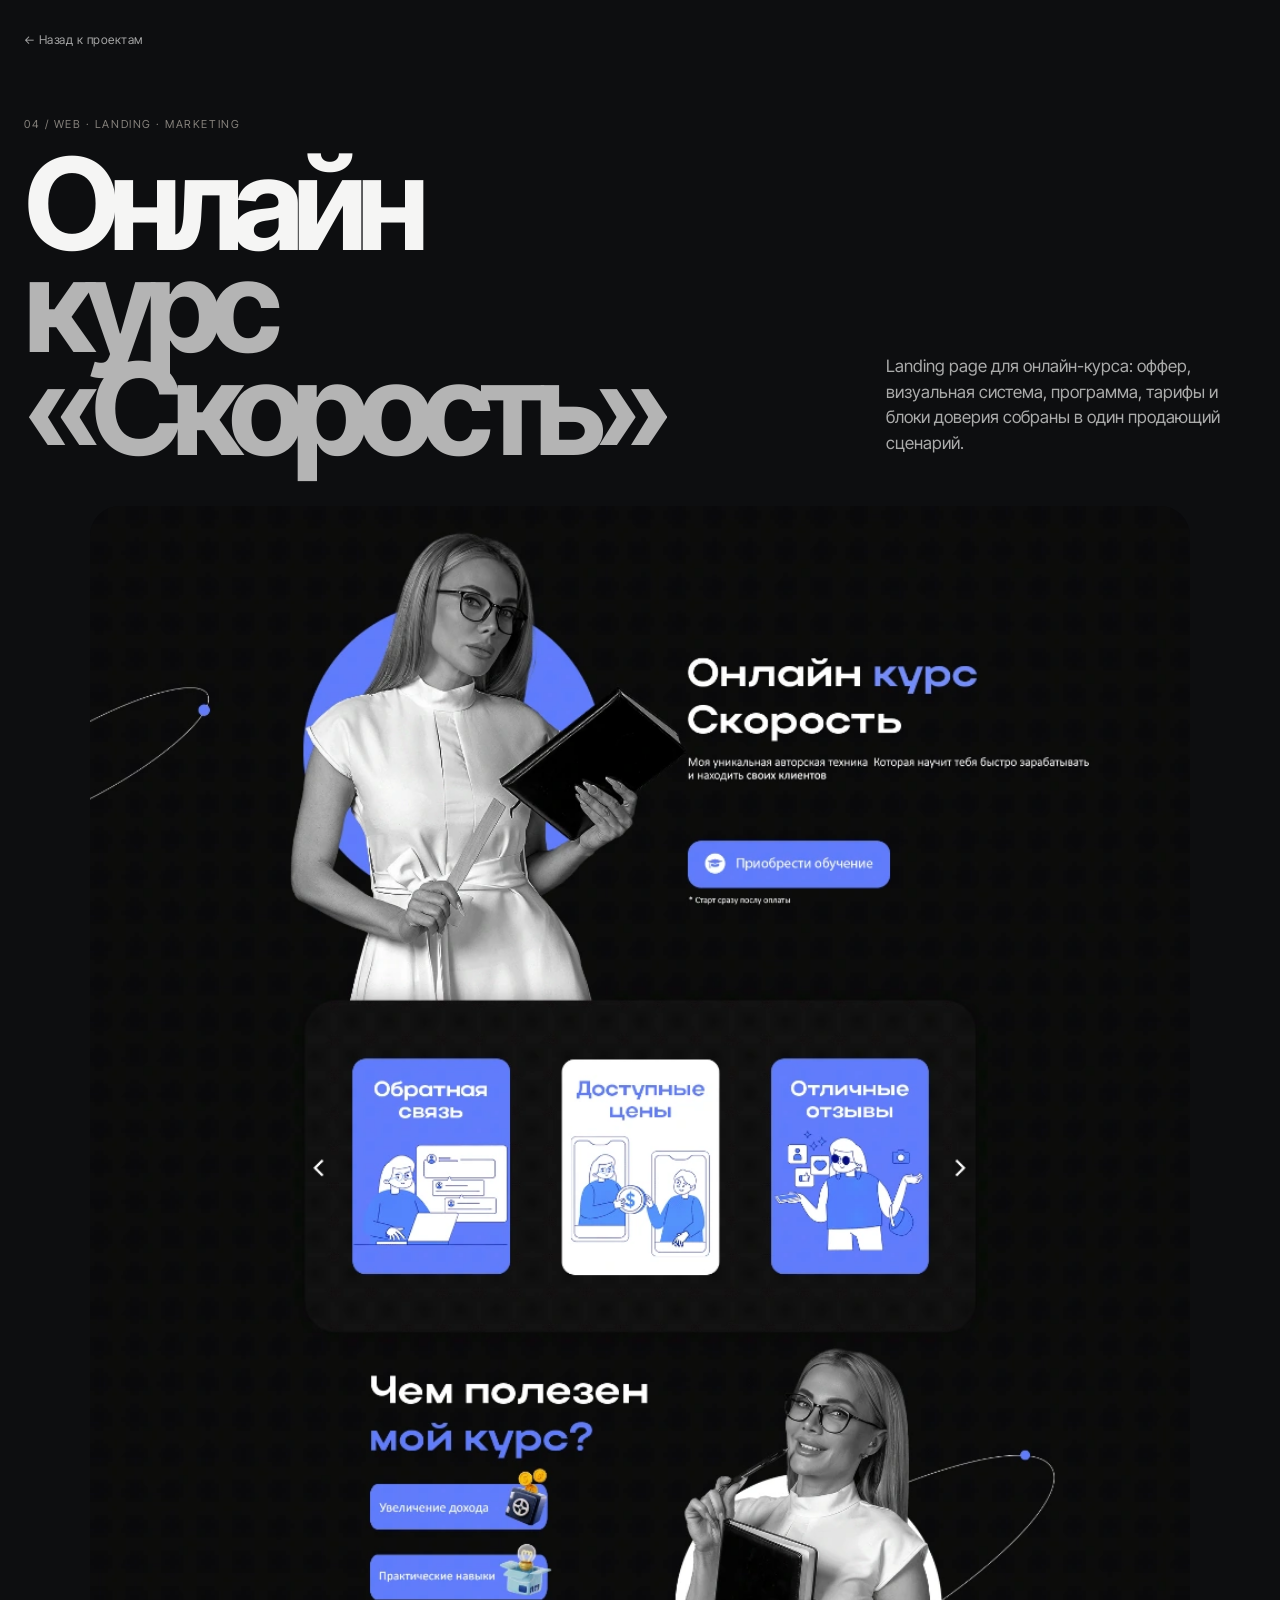
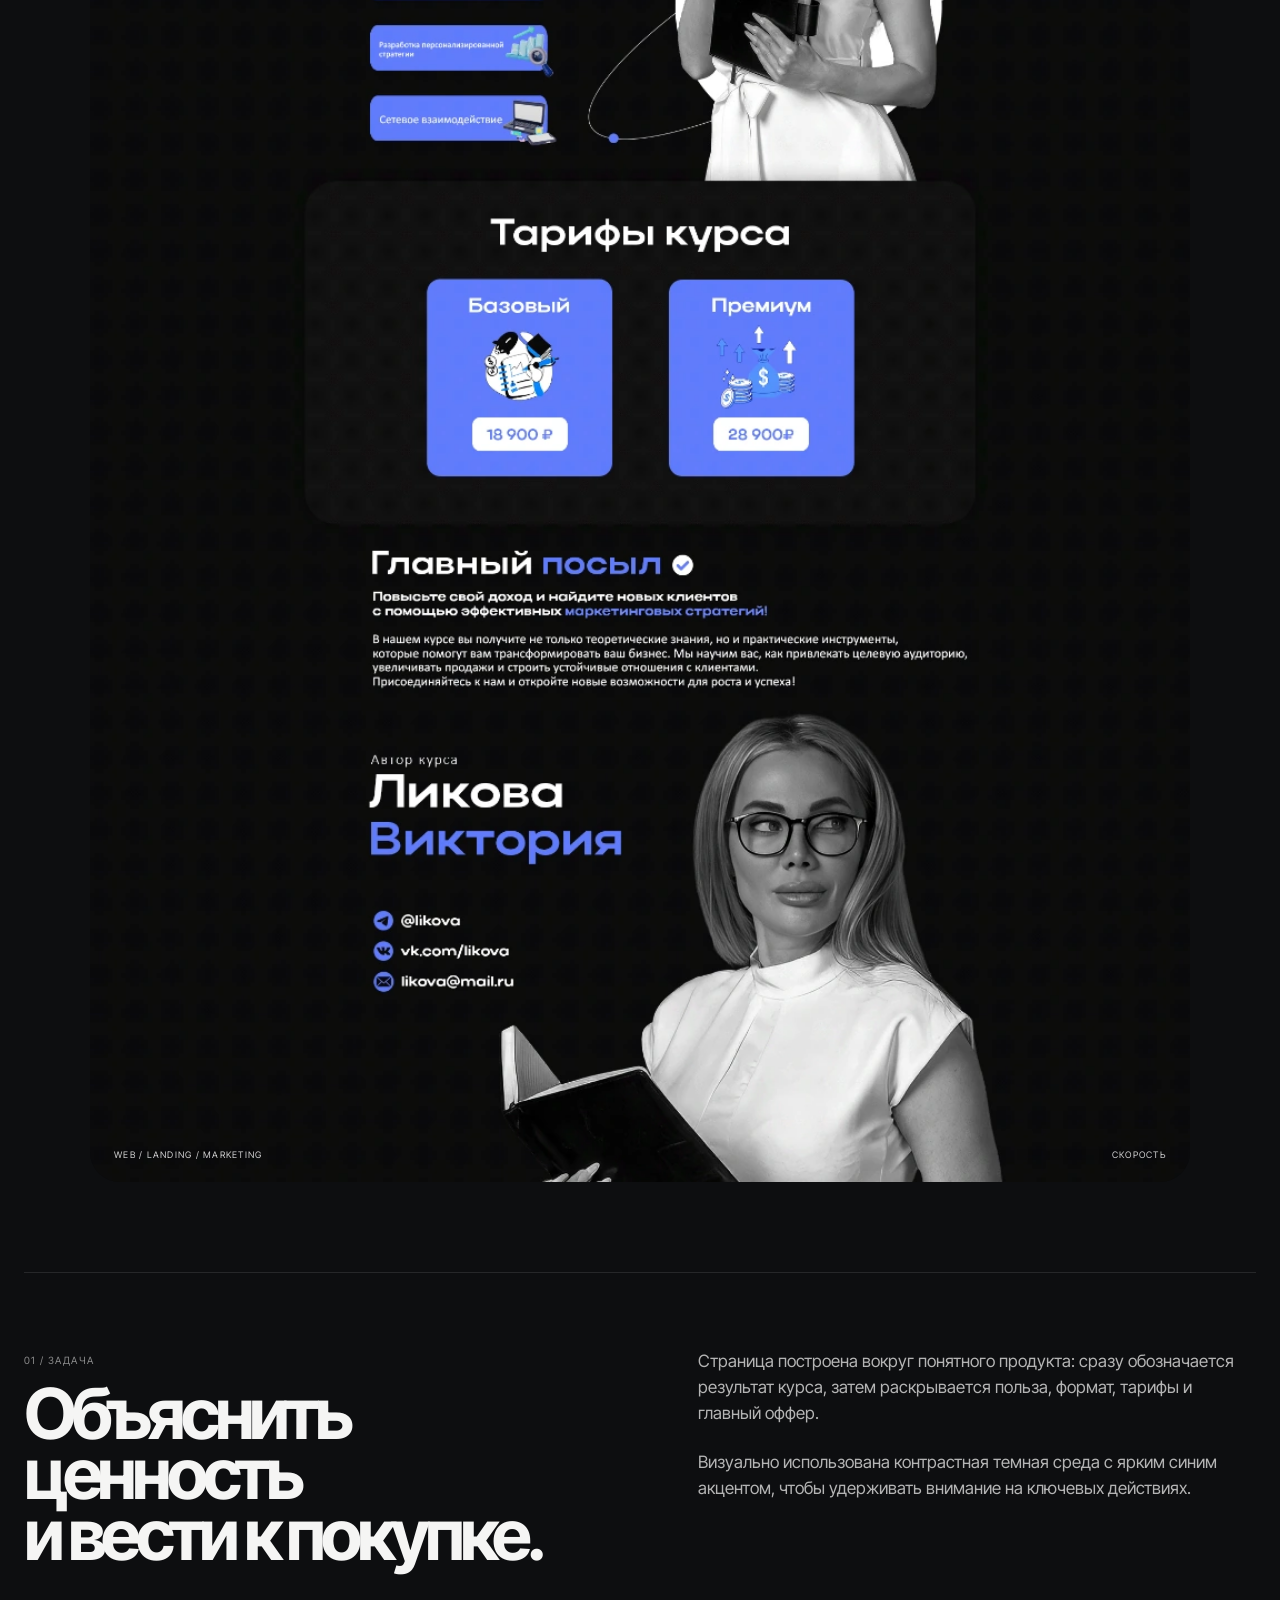
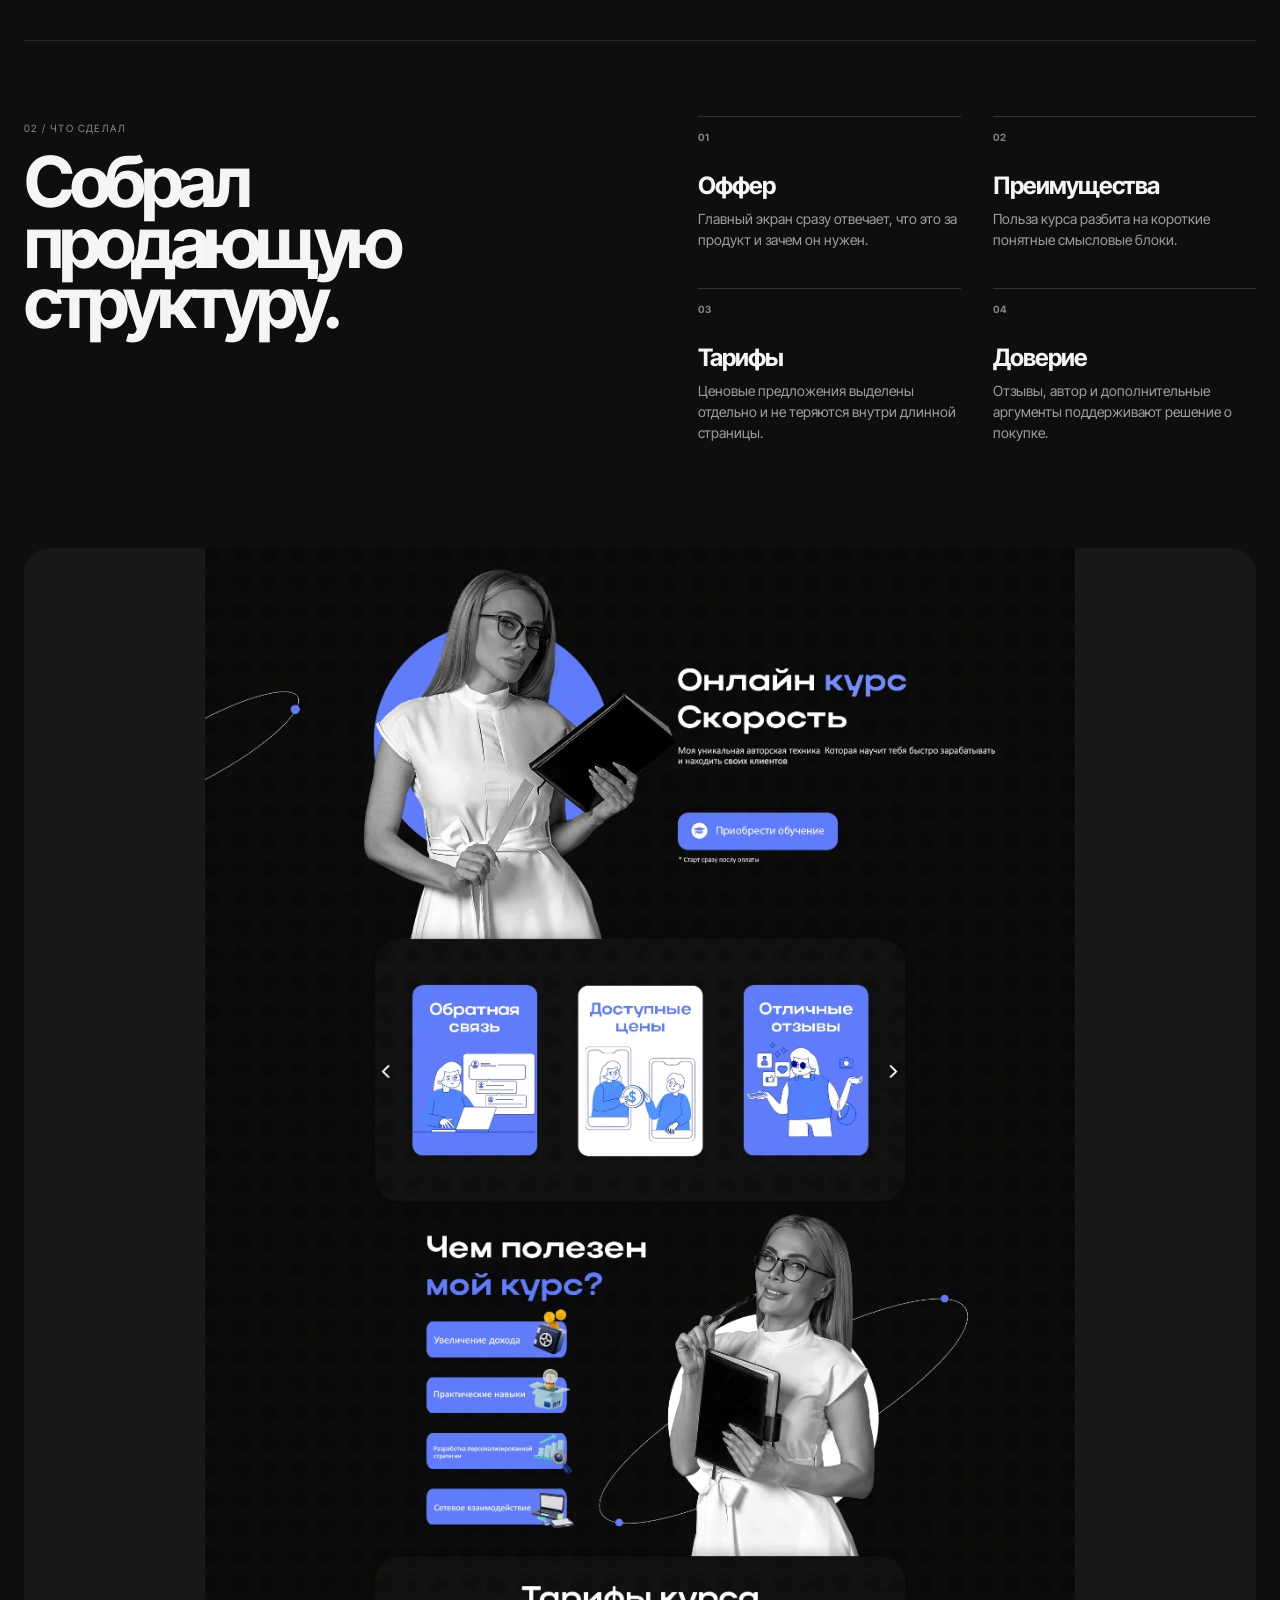
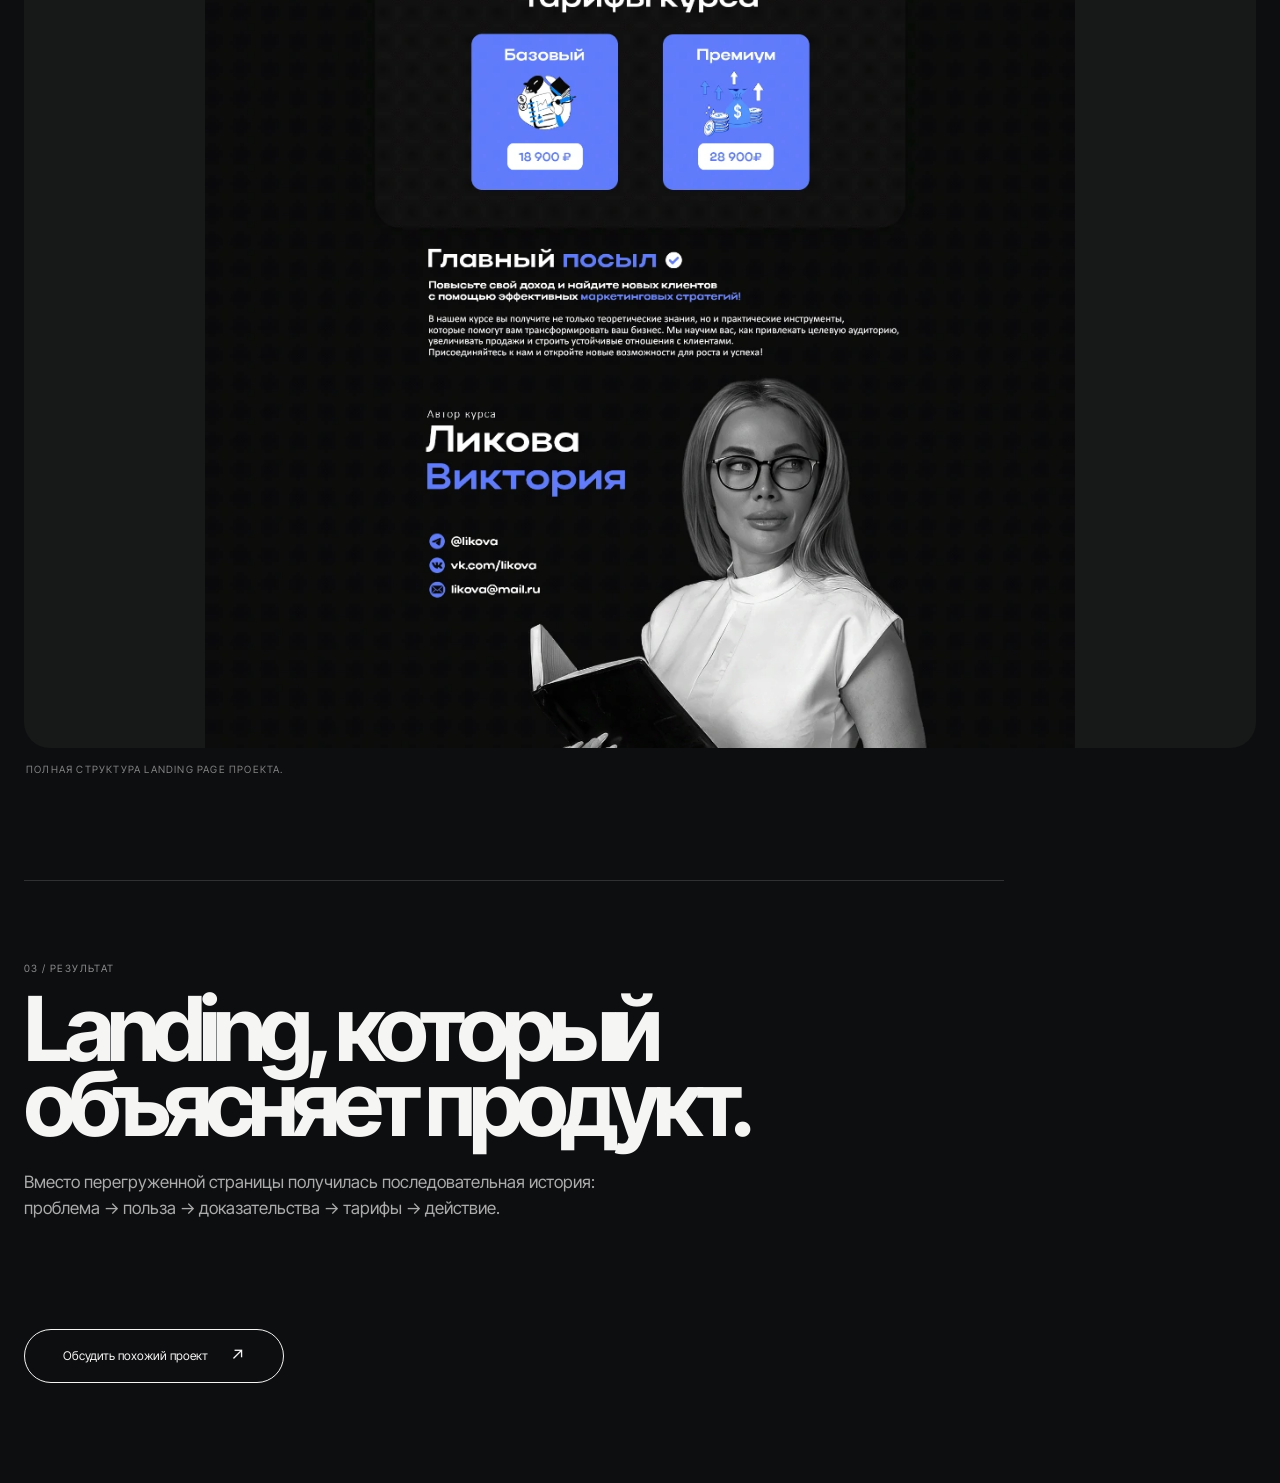
==== commit eb4fa4ec: "Add files via upload" ====
--- a/project-idea.html
+++ b/project-idea.html
@@ -1 +1,10 @@
-<!doctype html><html lang="ru"><head><meta charset="utf-8"><meta name="viewport" content="width=device-width,initial-scale=1"><title>Идея — Nikita Manin</title><link rel="preconnect" href="https://fonts.googleapis.com"><link rel="preconnect" href="https://fonts.gstatic.com" crossorigin><link href="https://fonts.googleapis.com/css2?family=Inter+Tight:wght@400;500;600;700;800&family=Manrope:wght@400;500;600;700;800&display=swap" rel="stylesheet"><link rel="stylesheet" href="style.css"></head><body class="detail-page project-detail"><main class="detail-main"><a class="detail-back" href="index.html#work">← Назад к проектам</a><p class="eyebrow">Проект / Идея</p><h1>Идея</h1><p class="detail-lead">Креативная концепция, которая помогает продукту выделиться и объяснить ценность.</p><div class="project-detail-card"><span>Что можно сделать</span><p>Идея, арт-дирекшн, рекламные креативы, визуальные метафоры и материалы для продвижения.</p></div><a class="contact-btn" href="https://t.me/inklab1" target="_blank" rel="noreferrer">Обсудить проект <b>↗</b></a></main><script src="script.js"></script></body></html>+<!doctype html><html lang="ru"><head><meta charset="utf-8"><meta name="viewport" content="width=device-width,initial-scale=1"><title>Скорость — Nikita Manin</title><link rel="preconnect" href="https://fonts.googleapis.com"><link rel="preconnect" href="https://fonts.gstatic.com" crossorigin><link href="https://fonts.googleapis.com/css2?family=Inter+Tight:wght@400;500;600;700;800&family=Manrope:wght@400;500;600;700;800&display=swap" rel="stylesheet"><link rel="stylesheet" href="style.css"></head><body class="case-page case-course-page"><main class="case-main">
+<a class="detail-back" href="index.html#work">← Назад к проектам</a>
+<div class="case-hero-head"><div><p class="eyebrow">04 / Web · Landing · Marketing</p><h1>Онлайн<br><span>курс «Скорость»</span></h1></div><p class="case-lead">Landing page для онлайн-курса: оффер, визуальная система, программа, тарифы и блоки доверия собраны в один продающий сценарий.</p></div>
+<div class="case-cover"><img src="course-case-2k.webp" alt="Онлайн курс Скорость — сайт" loading="eager"><div class="case-cover-label"><span>WEB / LANDING / MARKETING</span><span>СКОРОСТЬ</span></div></div>
+<section class="case-split"><div><span class="case-index">01 / Задача</span><h2>Объяснить ценность<br>и вести к покупке.</h2></div><div><p>Страница построена вокруг понятного продукта: сразу обозначается результат курса, затем раскрывается польза, формат, тарифы и главный оффер.</p><p>Визуально использована контрастная темная среда с ярким синим акцентом, чтобы удерживать внимание на ключевых действиях.</p></div></section>
+<section class="case-split"><div><span class="case-index">02 / Что сделал</span><h2>Собрал продающую<br>структуру.</h2></div><div class="case-points"><div><b>01</b><strong>Оффер</strong><p>Главный экран сразу отвечает, что это за продукт и зачем он нужен.</p></div><div><b>02</b><strong>Преимущества</strong><p>Польза курса разбита на короткие понятные смысловые блоки.</p></div><div><b>03</b><strong>Тарифы</strong><p>Ценовые предложения выделены отдельно и не теряются внутри длинной страницы.</p></div><div><b>04</b><strong>Доверие</strong><p>Отзывы, автор и дополнительные аргументы поддерживают решение о покупке.</p></div></div></section>
+<div class="case-gallery-single"><img src="course-case-2k.webp" alt="Онлайн курс Скорость — полный макет" loading="lazy"><p>Полная структура landing page проекта.</p></div>
+<section class="case-result"><span class="case-index">03 / Результат</span><h2>Landing, который<br>объясняет продукт.</h2><p>Вместо перегруженной страницы получилась последовательная история: проблема → польза → доказательства → тарифы → действие.</p></section>
+<a class="case-cta" href="index.html#contact">Обсудить похожий проект <b>↗</b></a>
+</main><script src="script.js"></script></body></html>
--- a/style.css
+++ b/style.css
@@ -22,7 +22,7 @@
 .hero h1 .hero-swap-line{display:block}
 .hero h1 .swap{white-space:nowrap;color:#758a78}
 .hero h1 .swap-dot{color:#758a78;display:inline-block;margin-left:.015em}
-.hero h1 .swap.change .swap-dot{color:#2e4633}
+.hero h1 .swap.change .swap-dot{color:#758a78!important}
 .case-trigger,.service-trigger{appearance:none;-webkit-appearance:none;font:inherit;color:inherit;text-align:left;border-radius:0;cursor:none}
 .case-trigger{width:100%;border:0}
 .service-trigger{width:100%;border:1px solid rgba(20,20,20,.07)}
@@ -360,4 +360,273 @@
   .detail-note{position:relative;top:auto}
   .detail-lead{font-size:24px}
 }
-.service-card:hover,.project-link:hover,.contact-btn:hover{translate:var(--hover-x,0) 0;}+.service-card:hover,.project-link:hover,.contact-btn:hover{translate:var(--hover-x,0) 0;}
+/* STEP 1 — first block object: compact, contained typography */
+.about-visual .text-visual{
+  width:min(330px,100%)!important;
+  min-height:380px!important;
+  height:380px!important;
+  border-radius:190px 190px 26px 26px!important;
+  padding:54px 34px 58px!important;
+  flex-direction:column!important;
+  gap:7px!important;
+  text-align:center;
+}
+.about-visual .text-visual span{
+  display:block;
+  font-size:clamp(18px,2vw,25px)!important;
+  line-height:1!important;
+  letter-spacing:-.035em!important;
+  white-space:nowrap;
+}
+.about-visual .text-visual strong{
+  display:block;
+  font-size:17px!important;
+  line-height:1!important;
+  color:#8da08f!important;
+}
+.about-visual .text-visual small{
+  left:20px!important;
+  right:20px!important;
+  bottom:24px!important;
+  text-align:center;
+  white-space:nowrap;
+}
+
+/* STEP 2 — process block only: compact schematic + refined 3D object */
+.process-right{gap:28px!important}
+.process-panel{position:relative!important;width:100%!important;height:310px!important;min-height:310px!important;border:1px solid rgba(174,187,174,.15)!important;border-radius:28px!important;background:linear-gradient(145deg,#1d201d 0%,#151715 100%)!important;overflow:hidden!important;padding:30px 34px!important;display:grid!important;grid-template-rows:auto 1fr!important;box-shadow:none!important;isolation:isolate}
+.process-panel:before{content:'';position:absolute;inset:0;background:radial-gradient(circle at 78% 70%,rgba(174,187,174,.08),transparent 34%),linear-gradient(120deg,transparent 35%,rgba(174,187,174,.035) 50%,transparent 65%);pointer-events:none}
+.process-flow{position:relative;z-index:4;display:grid;grid-template-columns:1fr 64px 1fr 64px 1fr;align-items:center;width:100%;padding-bottom:10px}
+.process-stage{min-width:0;display:flex;flex-direction:column;gap:5px}.process-stage span{font-size:9px;letter-spacing:.12em;color:#7f867e}.process-stage strong{font-size:clamp(24px,2.3vw,38px);line-height:.92;letter-spacing:-.045em;font-weight:700;color:#f1f0ec;white-space:nowrap}.process-stage small{font-size:9px;letter-spacing:.06em;color:#7f867e;white-space:nowrap}
+.process-connector{height:24px;position:relative;display:flex;align-items:center;justify-content:center}.process-connector i{display:block;width:100%;height:1px;background:rgba(174,187,174,.28)}.process-connector b{position:absolute;right:-2px;width:20px;height:20px;border-radius:50%;display:grid;place-items:center;background:#181a18;color:#aebbae;font-size:11px;font-weight:400}
+.process-object-wrap{position:relative;min-height:145px;display:flex;align-items:center;justify-content:center;perspective:900px;transform:translateY(-3px)}
+.process-object{position:relative!important;width:116px!important;height:116px!important;transform-style:preserve-3d!important;transform:rotateX(-20deg) rotateY(28deg) rotateZ(-7deg);transition:transform .18s ease-out!important;filter:drop-shadow(0 24px 25px rgba(0,0,0,.34));z-index:3}
+.process-object-face{border:1px solid rgba(195,218,198,.38)!important;background:linear-gradient(145deg,rgba(190,215,194,.66),rgba(75,102,81,.26))!important;backdrop-filter:blur(3px)}
+.face-front{transform:translateZ(58px)}.face-back{transform:rotateY(180deg) translateZ(58px)}.face-right{transform:rotateY(90deg) translateZ(58px)}.face-left{transform:rotateY(-90deg) translateZ(58px)}.face-top{transform:rotateX(90deg) translateZ(58px)}.face-bottom{transform:rotateX(-90deg) translateZ(58px)}
+.process-object:before{content:'';position:absolute;inset:19%;border-radius:28%;background:radial-gradient(circle at 30% 25%,rgba(235,248,237,.92),rgba(117,148,122,.45) 42%,rgba(25,43,29,.28) 72%);transform:translateZ(62px);box-shadow:inset -14px -14px 24px rgba(0,0,0,.2)}
+.process-object-core{position:absolute;left:50%;top:50%;width:26px;height:26px;border:1px solid rgba(224,239,225,.7);border-radius:50%;transform:translate(-50%,-50%) translateZ(67px);box-shadow:0 0 22px rgba(174,187,174,.18);z-index:4}
+.process-orbit{position:absolute!important;border:1px solid rgba(174,187,174,.16)!important;border-radius:50%;transform-style:preserve-3d;pointer-events:none}.orbit-a{width:260px!important;height:88px!important;transform:rotateX(63deg) rotateZ(-15deg)!important;animation:processOrbitA 11s linear infinite!important}.orbit-b{width:210px!important;height:210px!important;transform:rotateY(66deg) rotateZ(22deg)!important;animation:processOrbitB 15s linear infinite!important}
+@keyframes processOrbitA{to{transform:rotateX(63deg) rotateZ(345deg)}}@keyframes processOrbitB{to{transform:rotateY(426deg) rotateZ(22deg)}}
+.process-object-label{position:absolute;z-index:5;width:24px;height:24px;border:1px solid rgba(174,187,174,.22);border-radius:50%;display:grid;place-items:center;font-size:8px;color:#aebbae;background:rgba(23,25,23,.72);backdrop-filter:blur(6px)}.label-a{left:calc(50% - 138px);top:50%}.label-b{right:calc(50% - 136px);top:38%}
+.process-panel + .steps{margin-top:0!important;grid-template-columns:1fr 1fr!important}.process-panel + .steps .step{min-height:150px!important;padding:15px 18px 24px 0!important}.process-panel + .steps .step h3{margin:34px 0 7px!important;font-size:24px!important}.process-panel + .steps .step p{max-width:250px!important}
+@media(max-width:900px){.process-panel{height:360px!important;min-height:360px!important;padding:26px 24px!important}.process-flow{grid-template-columns:1fr!important;gap:10px!important;padding:0!important}.process-connector{display:none!important}.process-object-wrap{position:absolute!important;right:7%;bottom:16px;width:46%;min-height:150px!important}.process-object{width:94px!important;height:94px!important}.face-front{transform:translateZ(47px)}.face-back{transform:rotateY(180deg) translateZ(47px)}.face-right{transform:rotateY(90deg) translateZ(47px)}.face-left{transform:rotateY(-90deg) translateZ(47px)}.face-top{transform:rotateX(90deg) translateZ(47px)}.face-bottom{transform:rotateX(-90deg) translateZ(47px)}.process-panel + .steps{grid-template-columns:1fr!important}.process-panel + .steps .step{min-height:160px!important}}
+
+
+/* STEP 3 — minimal process + real internal navigation */
+/* Process: only a clean, precise diagram. No 3D object, no decorative orbits. */
+.process-panel{height:190px!important;min-height:190px!important;padding:30px 34px!important;border-radius:24px!important;background:#181a18!important;border:1px solid rgba(174,187,174,.14)!important;display:flex!important;align-items:center!important;overflow:hidden!important;box-shadow:none!important}
+.process-panel:before{display:none!important}
+.process-flow{display:grid!important;grid-template-columns:minmax(0,1fr) 58px minmax(0,1fr) 58px minmax(0,1fr)!important;align-items:center!important;width:100%!important;padding:0!important;gap:0!important}
+.process-stage{gap:7px!important;position:relative!important}
+.process-stage span{font-size:9px!important;letter-spacing:.14em!important;color:#737b73!important}
+.process-stage strong{font-size:clamp(25px,2.5vw,40px)!important;line-height:.9!important;letter-spacing:-.055em!important;color:#f1f0ec!important}
+.process-stage small{font-size:9px!important;letter-spacing:.08em!important;color:#7f867e!important}
+.process-connector{height:1px!important;display:block!important;position:relative!important;margin:0 12px!important}
+.process-connector i{width:100%!important;height:1px!important;background:rgba(174,187,174,.34)!important}
+.process-connector b{width:auto!important;height:auto!important;right:-3px!important;background:#181a18!important;color:#aebbae!important;border-radius:0!important;font-size:12px!important;padding:0 0 0 8px!important}
+.process-minimal-note{display:none!important}
+/* Ensure the service and project cards are true links, not button-like controls. */
+.service-card,.project-link{display:block!important;text-decoration:none!important;color:inherit!important;appearance:none!important;-webkit-appearance:none!important}
+.service-card{width:100%!important}
+.project-link{height:58vh!important;max-height:620px!important}
+/* Keep the visual language of the small project CTAs minimal. */
+.minimal-link{border:0!important;border-radius:0!important;padding:0!important;background:none!important;box-shadow:none!important}
+.minimal-link:hover{background:none!important;border:0!important}
+@media(max-width:900px){
+  .process-panel{height:auto!important;min-height:260px!important;padding:28px 24px!important;align-items:flex-start!important}
+  .process-flow{grid-template-columns:1fr!important;gap:20px!important}
+  .process-connector{display:none!important}
+}
+
+/* STEP 4 — smoother interaction + richer service pages */
+.service-card,.project-link,.contact-btn,.minimal-link{transition-timing-function:cubic-bezier(.22,.75,.2,1)!important}
+.service-card{transition-duration:.72s!important;transition-property:transform,translate,border-color,background!important}
+.service-card:before{transition-duration:1.05s!important}
+.service-card h3{transition-duration:.68s!important}
+.service-card:after,.project-link:after,.minimal-link span{transition-duration:.65s!important;transition-timing-function:cubic-bezier(.22,.75,.2,1)!important}
+.service-card:hover{transform:translate3d(8px,-8px,0)!important}
+.service-card:hover h3{transform:translateX(7px)!important}
+.project-link{transition:transform .72s cubic-bezier(.22,.75,.2,1),translate .72s cubic-bezier(.22,.75,.2,1)!important}
+.contact-btn{transition:transform .65s cubic-bezier(.22,.75,.2,1),translate .65s cubic-bezier(.22,.75,.2,1),border-color .35s,color .35s,background .35s!important}
+
+.detail-main{max-width:1480px!important}
+.service-detail-grid{display:grid;grid-template-columns:minmax(0,1.12fr) minmax(330px,.68fr);gap:7vw;align-items:start;margin-bottom:13vh}
+.service-detail-grid .detail-list li{font-size:19px;line-height:1.32;padding:21px 0}
+.detail-note-block{border-top:1px solid rgba(20,20,20,.13);margin:28px 0 30px;padding-top:22px}
+.detail-note-block b{font-size:10px;text-transform:uppercase;letter-spacing:.14em;color:#77736e;font-weight:600}
+.detail-note-block p{font-size:17px!important;line-height:1.35!important;margin:12px 0 0!important}
+.service-detail-sections{display:grid;grid-template-columns:.8fr 1.2fr;gap:8vw;border-top:1px solid rgba(20,20,20,.13);padding-top:7vh;margin-bottom:13vh}
+.service-detail-sections h2{font-size:clamp(52px,6.2vw,100px);line-height:.88;letter-spacing:-.065em;margin:0;font-weight:700}
+.detail-copy{display:grid;grid-template-columns:1fr 1fr;gap:0 5vw}
+.detail-copy p{font-size:17px;line-height:1.4;margin:0;padding:0 0 42px}
+.detail-copy strong{font-size:10px;letter-spacing:.12em;text-transform:uppercase;font-weight:600;color:#77736e}
+.service-bottom{border-top:1px solid rgba(20,20,20,.13);padding:7vh 0 4vh}
+.service-bottom h2{font-size:clamp(55px,7vw,112px);line-height:.86;letter-spacing:-.07em;margin:0 0 40px}
+.service-bottom .contact-btn{font-size:12px;padding:13px 17px;border-radius:999px}
+@media(max-width:900px){
+ .service-detail-grid,.service-detail-sections{grid-template-columns:1fr;gap:50px}
+ .detail-copy{grid-template-columns:1fr}
+ .service-detail-grid{margin-bottom:90px}
+ .service-detail-sections{padding-top:50px;margin-bottom:90px}
+ .service-detail-grid .detail-list li{font-size:17px}
+ .service-detail-sections h2{font-size:15vw}
+}
+
+.service-card:hover,.project-link:hover,.contact-btn:hover{transition-property:transform,translate,border-color,background,color!important}
+
+
+/* STEP 5 — project CTA cleanup only */
+.horizontal-section .minimal-link{
+  margin-top:34px;
+  display:inline-flex;
+  align-items:center;
+  justify-content:space-between;
+  gap:24px;
+  min-width:148px;
+  padding:11px 13px 11px 15px;
+  border:1px solid rgba(25,25,24,.18);
+  border-radius:999px;
+  background:transparent;
+  text-decoration:none;
+  font-size:11px;
+  line-height:1;
+  letter-spacing:.01em;
+  transition:transform .6s cubic-bezier(.22,.75,.2,1),
+             border-color .45s ease,
+             background-color .45s ease,
+             color .45s ease;
+}
+.horizontal-section .minimal-link span{
+  display:inline-flex;
+  align-items:center;
+  justify-content:center;
+  width:20px;
+  height:20px;
+  flex:0 0 20px;
+  font-size:13px;
+  line-height:1;
+  transition:transform .6s cubic-bezier(.22,.75,.2,1);
+}
+.horizontal-section .minimal-link:hover{
+  transform:translateX(5px);
+  border-color:rgba(25,25,24,.42);
+  background:rgba(25,25,24,.035);
+}
+.horizontal-section .minimal-link:hover span{transform:translate(2px,-2px);}
+.slide-dark .minimal-link{
+  border-color:rgba(242,241,238,.22)!important;
+  background:transparent!important;
+}
+.slide-dark .minimal-link:hover{
+  border-color:rgba(242,241,238,.5)!important;
+  background:rgba(242,241,238,.06)!important;
+}
+/* The whole project visual remains clickable, but no second floating CTA is rendered inside it. */
+.horizontal-section .project-link:after{display:none!important;}
+@media(max-width:900px){
+  .horizontal-section .minimal-link{margin-top:25px;min-width:142px;padding:10px 12px 10px 14px;}
+}
+
+/* M-FLOWERS project treatment */
+.mflowers-project{background:#f5f2eb!important;color:#171817!important;padding:24px!important;display:flex!important;flex-direction:column!important;justify-content:space-between!important;overflow:hidden!important}
+.mflowers-project .project-number{color:#77736e!important;position:relative!important;z-index:4!important}
+.mf-browser{position:absolute;inset:78px 24px 78px;background:#fbfaf7;border:1px solid rgba(20,20,20,.12);border-radius:20px;overflow:hidden;box-shadow:0 18px 50px rgba(20,20,20,.08);transform:translateY(8px);transition:transform .75s cubic-bezier(.22,.75,.2,1)}
+.mflowers-project:hover .mf-browser{transform:translateY(0)}
+.mf-top{height:42px;border-bottom:1px solid rgba(20,20,20,.09);display:flex;align-items:center;gap:18px;padding:0 18px;font-size:8px;color:#77736e;letter-spacing:.05em;white-space:nowrap}
+.mf-brand{font-weight:700;color:#1b1b1a;margin-right:auto;letter-spacing:.08em}
+.mf-cart{color:#1b1b1a}
+.mf-hero{display:grid;grid-template-columns:42% 58%;min-height:245px;background:linear-gradient(135deg,#f7a11a 0%,#ffd21f 100%);position:relative;overflow:hidden}
+.mf-logo-wrap{display:flex;align-items:center;justify-content:center;padding:28px}
+.mf-logo-wrap img{width:132px;height:132px;object-fit:cover;border-radius:50%;mix-blend-mode:normal;box-shadow:0 15px 35px rgba(110,65,0,.15)}
+.mf-copy{padding:28px 26px;display:flex;flex-direction:column;justify-content:center;color:#fff}
+.mf-copy small{font-size:7px;letter-spacing:.14em;margin-bottom:12px;opacity:.82}
+.mf-copy strong{font-size:31px;line-height:.88;letter-spacing:-.055em;font-weight:650}
+.mf-copy span{font-size:8px;margin-top:18px;opacity:.82}
+.mf-products{display:grid;grid-template-columns:repeat(4,1fr);gap:6px;padding:9px;background:#fbfaf7}
+.mf-products i{height:72px;border-radius:8px;background:linear-gradient(145deg,#e8e1d7,#c8b8a2);display:block}
+.mf-products i:nth-child(2){background:linear-gradient(145deg,#dce8df,#a9bdab)}
+.mf-products i:nth-child(3){background:linear-gradient(145deg,#f1d5d0,#c98f8b)}
+.mf-products i:nth-child(4){background:linear-gradient(145deg,#e7d7b8,#bca06c)}
+.mflowers-project .project-meta{position:relative;z-index:4;color:#6d6963!important;letter-spacing:.08em}
+
+/* M-FLOWERS case page */
+.project-detail .detail-main{max-width:1180px}
+.detail-grid{display:grid;grid-template-columns:1fr 1fr;gap:12px;margin:55px 0 28px}
+.detail-grid .project-detail-card{min-height:255px;display:flex;flex-direction:column;justify-content:flex-start}
+.detail-grid .project-detail-card h2{font-size:clamp(27px,3vw,46px);line-height:.95;letter-spacing:-.055em;margin:36px 0 14px}
+.detail-grid .project-detail-card p{max-width:540px}
+.detail-external{display:flex;align-items:center;gap:24px;width:max-content;margin-top:auto;padding-top:28px;font-size:12px;color:inherit;text-decoration:none}
+.detail-external b{font-size:17px;font-weight:400;transition:transform .5s cubic-bezier(.22,.75,.2,1)}
+.detail-external:hover b{transform:translate(5px,-3px)}
+.case-note{border-top:1px solid rgba(20,20,20,.15);border-bottom:1px solid rgba(20,20,20,.15);padding:18px 0;display:flex;justify-content:space-between;gap:30px;align-items:center;margin:20px 0 34px;font-size:10px;letter-spacing:.08em;text-transform:uppercase;color:#77736e}
+.case-note div{display:flex;gap:24px;flex-wrap:wrap;justify-content:flex-end}
+.case-note b{font-weight:500;color:#222}
+@media(max-width:700px){.mf-browser{inset:65px 16px 65px}.mf-top span:not(.mf-brand){display:none}.mf-hero{grid-template-columns:1fr}.mf-logo-wrap{display:none}.mf-copy{padding:24px}.mf-copy strong{font-size:27px}.detail-grid{grid-template-columns:1fr}.case-note{display:block}.case-note div{justify-content:flex-start;margin-top:14px}}
+
+/* M-FLOWERS 2K / 3D portfolio card */
+.mflowers-project{background:#eeeae2!important;padding:24px!important;overflow:hidden!important;perspective:1200px!important}
+.mf-3d-card{position:absolute;inset:66px 30px 68px;transform-style:preserve-3d;transition:transform .8s cubic-bezier(.16,.8,.2,1),filter .5s ease;will-change:transform;overflow:hidden;border-radius:28px;background:#c9822d;box-shadow:0 24px 60px rgba(35,25,15,.16)}
+.mflowers-project:hover .mf-3d-card{filter:saturate(1.04) contrast(1.02)}
+.mf-card-image{position:absolute;inset:0;transform:translateZ(0);overflow:hidden}
+.mf-card-image img{width:100%;height:100%;display:block;object-fit:cover;object-position:center;filter:saturate(1.05);transition:transform 1.2s cubic-bezier(.16,.8,.2,1)}
+.mflowers-project:hover .mf-card-image img{transform:scale(1.045)}
+.mf-card-glass{position:absolute;inset:0;background:linear-gradient(110deg,rgba(25,18,10,.28),rgba(25,18,10,.02) 48%,rgba(255,191,64,.12));mix-blend-mode:multiply}
+.mf-card-brand{position:absolute;left:28px;top:26px;display:flex;align-items:center;gap:11px;color:#fff;transform:translateZ(42px);font-size:12px;letter-spacing:.08em;font-weight:700}
+.mf-card-brand img{width:46px;height:46px;object-fit:cover;border-radius:50%;border:1px solid rgba(255,255,255,.35)}
+.mf-card-copy{position:absolute;left:30px;bottom:30px;color:#fff;transform:translateZ(48px);max-width:310px;text-shadow:0 2px 18px rgba(0,0,0,.16)}
+.mf-card-copy small{display:block;font-size:8px;letter-spacing:.16em;margin-bottom:12px;opacity:.88}
+.mf-card-copy strong{display:block;font-size:clamp(28px,3vw,48px);line-height:.86;letter-spacing:-.055em;font-weight:650}
+.mf-card-button{position:absolute;right:26px;bottom:26px;display:flex;align-items:center;gap:18px;padding:13px 15px 13px 18px;border:1px solid rgba(255,255,255,.72);border-radius:999px;color:#fff;background:rgba(255,255,255,.1);backdrop-filter:blur(12px);font-size:11px;transform:translateZ(58px);transition:transform .55s cubic-bezier(.22,.75,.2,1),background .4s ease}
+.mf-card-button b{font-size:16px;font-weight:400}
+.mf-card-button span{white-space:nowrap}
+.mflowers-project:hover .mf-card-button{transform:translate3d(7px,-3px,58px);background:rgba(255,255,255,.17)}
+.mf-card-orbit{position:absolute;border:1px solid rgba(255,255,255,.3);border-radius:50%;pointer-events:none;transform:translateZ(20px)}
+.orbit-1{width:190px;height:190px;right:-75px;top:-65px}.orbit-2{width:280px;height:280px;left:-160px;bottom:-180px}
+.mflowers-project .project-meta{position:relative;z-index:5;color:#6d6963!important}
+
+/* M-FLOWERS case page */
+.mf-case-page .detail-main{max-width:1360px}
+.mf-case-hero{margin:55px 0 85px;border-radius:30px;overflow:hidden;background:#e8dfd1;position:relative}
+.mf-case-hero img{display:block;width:100%;height:auto;aspect-ratio:16/10;object-fit:cover}
+.mf-case-hero-caption{position:absolute;left:24px;right:24px;bottom:24px;display:flex;justify-content:space-between;align-items:center;gap:20px;color:#fff}
+.mf-case-hero-caption span{font-size:10px;letter-spacing:.12em;background:rgba(20,18,15,.3);backdrop-filter:blur(14px);padding:11px 14px;border-radius:999px}
+.mf-case-hero-caption a{display:inline-flex;align-items:center;gap:22px;color:#fff;text-decoration:none;border:1px solid rgba(255,255,255,.7);border-radius:999px;padding:12px 15px 12px 18px;background:rgba(255,255,255,.08);backdrop-filter:blur(14px);font-size:11px}
+.mf-case-hero-caption b{font-size:15px;font-weight:400}
+.mf-case-intro{display:grid;grid-template-columns:.9fr 1.1fr;gap:9vw;border-top:1px solid rgba(20,20,20,.13);padding-top:58px;margin-bottom:95px}
+.mf-kicker{font-size:10px;letter-spacing:.12em;text-transform:uppercase;color:#77736e}
+.mf-case-intro h2{font-size:clamp(48px,6.2vw,100px);line-height:.86;letter-spacing:-.07em;margin:28px 0 0}
+.mf-case-intro>div:last-child{max-width:620px}.mf-case-intro p{font-size:18px;line-height:1.42;margin:0 0 26px}
+.mf-case-gallery{display:grid;grid-template-columns:1.45fr .85fr;gap:12px;margin-bottom:95px}
+.mf-case-gallery figure{margin:0;border-radius:24px;overflow:hidden;background:#eee8dd}
+.mf-case-gallery img{width:100%;height:100%;display:block;object-fit:cover;min-height:440px}
+.mf-case-gallery figure:nth-child(2) img{min-height:440px}
+.mf-case-gallery figcaption{font-size:10px;letter-spacing:.1em;text-transform:uppercase;color:#77736e;padding:15px 16px 18px}
+.mf-detail-grid{margin-top:0!important;gap:12px!important}
+.mf-detail-grid .project-detail-card{min-height:290px}
+.mf-case-facts{display:grid;grid-template-columns:repeat(3,1fr);border-top:1px solid rgba(20,20,20,.14);border-bottom:1px solid rgba(20,20,20,.14);margin:28px 0 38px}
+.mf-case-facts>div{padding:20px 0;display:flex;flex-direction:column;gap:9px}.mf-case-facts>div+div{border-left:1px solid rgba(20,20,20,.1);padding-left:24px}.mf-case-facts span{font-size:9px;text-transform:uppercase;letter-spacing:.12em;color:#77736e}.mf-case-facts b{font-size:13px;font-weight:500}
+@media(max-width:900px){.mf-3d-card{inset:62px 16px 64px}.mf-card-copy{left:20px;bottom:20px}.mf-card-button{right:18px;bottom:18px}.mf-case-intro{grid-template-columns:1fr;gap:35px}.mf-case-gallery{grid-template-columns:1fr}.mf-case-gallery img,.mf-case-gallery figure:nth-child(2) img{min-height:0;aspect-ratio:1.35}.mf-case-facts{grid-template-columns:1fr}.mf-case-facts>div+div{border-left:0;border-top:1px solid rgba(20,20,20,.1);padding-left:0}.mf-case-hero-caption{left:14px;right:14px;bottom:14px}.mf-case-hero-caption span{display:none}}
+@media(max-width:560px){.mf-card-brand{left:18px;top:18px}.mf-card-brand img{width:38px;height:38px}.mf-card-copy{max-width:210px}.mf-card-copy strong{font-size:28px}.mf-card-button{font-size:10px;padding:10px 12px}.mf-card-button span{display:none}.mf-case-hero{margin-top:35px;border-radius:20px}.mf-case-intro h2{font-size:15vw}.mf-case-intro p{font-size:16px}}
+
+/* V15 — unified portfolio cases */
+.projects-showcase{position:relative;padding:clamp(90px,9vw,150px) clamp(24px,4vw,72px) clamp(80px,8vw,120px);background:#f3f1ec;color:#181918;overflow:hidden}
+.projects-top{display:grid;grid-template-columns:minmax(0,1.05fr) minmax(260px,.55fr);gap:6vw;align-items:end;max-width:1500px;margin:0 auto 58px}
+.projects-top h2{margin:18px 0 0;font-size:clamp(58px,7vw,116px);line-height:.82;letter-spacing:-.075em;font-weight:700}
+.projects-top h2 span{color:#788b78}.projects-intro{max-width:430px;padding-bottom:5px}.projects-intro p{font-size:15px;line-height:1.45;color:#77746d;margin:0 0 30px}.projects-intro .minimal-link{color:#1b1c1a}
+.case-grid{max-width:1500px;margin:auto;display:grid;grid-template-columns:repeat(12,1fr);gap:16px}
+.case-card{position:relative;display:block;min-height:390px;overflow:hidden;border-radius:26px;color:#fff;text-decoration:none;isolation:isolate;background:#1b1c1b;border:1px solid rgba(20,20,20,.08);transition:transform .65s cubic-bezier(.2,.75,.2,1),box-shadow .65s ease}
+.case-card-featured{grid-column:1/-1;min-height:560px}.case-mitchell,.case-travel,.case-course{grid-column:span 4;min-height:420px}
+.case-card-media,.case-card-media img{position:absolute;inset:0;width:100%;height:100%}.case-card-media img{object-fit:cover;transition:transform 1s cubic-bezier(.15,.8,.2,1),filter .8s ease}.case-card:hover{transform:translateY(-6px);box-shadow:0 24px 60px rgba(22,22,20,.14)}.case-card:hover .case-card-media img{transform:scale(1.035);filter:saturate(1.05)}
+.case-card-shade{position:absolute;inset:0;background:linear-gradient(180deg,rgba(7,8,7,.08) 20%,rgba(7,8,7,.78) 100%);z-index:1}.case-card-top{position:absolute;top:22px;left:24px;right:24px;display:flex;justify-content:space-between;font-size:10px;letter-spacing:.13em;text-transform:uppercase;z-index:3;color:rgba(255,255,255,.82)}
+.case-card-info{position:absolute;left:24px;right:24px;bottom:24px;display:flex;align-items:end;justify-content:space-between;gap:20px;z-index:3}.case-card-info small{font-size:9px;letter-spacing:.12em;opacity:.72}.case-card-info h3{font-size:clamp(28px,3.3vw,58px);line-height:.9;letter-spacing:-.055em;margin:10px 0 0;font-weight:650}.case-mitchell .case-card-info h3,.case-travel .case-card-info h3,.case-course .case-card-info h3{font-size:clamp(28px,2.8vw,45px)}
+.case-arrow{width:48px;height:48px;border:1px solid rgba(255,255,255,.6);border-radius:50%;display:grid;place-items:center;font-size:19px;flex:0 0 auto;transition:transform .55s cubic-bezier(.2,.75,.2,1),background .4s}.case-card:hover .case-arrow{transform:translate(7px,-4px);background:rgba(255,255,255,.12)}
+.case-mflowers .case-card-shade{background:linear-gradient(180deg,rgba(12,9,7,.02) 30%,rgba(9,8,6,.68) 100%)}
+.projects-bottom{max-width:1500px;margin:28px auto 0;padding-top:18px;border-top:1px solid rgba(25,25,23,.16);display:flex;justify-content:space-between;font-size:10px;letter-spacing:.11em;text-transform:uppercase;color:#7d7a73}
+
+.case-page{min-height:100vh;background:#f3f1ec;color:#181918}.case-dark-page{background:#101111;color:#f4f3ef}.case-course-page{background:#0d0e10;color:#f5f5f4}.case-travel-page{background:#f1f0ed;color:#24252b}.case-main{width:min(1440px,calc(100% - 48px));margin:auto;padding:28px 0 100px}.case-page .detail-back{display:inline-flex;color:inherit;opacity:.65;text-decoration:none;font-size:12px;margin-bottom:70px;transition:opacity .3s,transform .4s}.case-page .detail-back:hover{opacity:1;transform:translateX(-4px)}
+.case-hero-head{display:grid;grid-template-columns:minmax(0,1.15fr) minmax(280px,.55fr);gap:7vw;align-items:end;margin-bottom:46px}.case-hero-head h1{font-size:clamp(72px,10vw,156px);line-height:.8;letter-spacing:-.085em;margin:14px 0 0;font-weight:700}.case-hero-head h1 span{opacity:.72}.case-lead{max-width:460px;font-size:17px;line-height:1.5;opacity:.68;margin:0 0 4px}.case-cover{position:relative;border-radius:30px;overflow:hidden;min-height:520px;background:#181919;margin-bottom:90px}.case-cover img{width:100%;height:auto;min-height:520px;max-height:800px;object-fit:cover;display:block}.case-cover-label{position:absolute;left:24px;right:24px;bottom:22px;display:flex;justify-content:space-between;font-size:9px;letter-spacing:.14em;text-transform:uppercase;color:#fff;opacity:.82}.case-dark-page .case-cover{background:#090a0a}.case-split{display:grid;grid-template-columns:1fr 1fr;gap:9vw;padding:75px 0;border-top:1px solid currentColor;border-color:rgba(130,130,130,.22)}.case-split h2{font-size:clamp(48px,5.5vw,88px);line-height:.86;letter-spacing:-.075em;margin:16px 0 0}.case-index{font-size:10px;letter-spacing:.14em;text-transform:uppercase;opacity:.55}.case-split>div:nth-child(2)>p{font-size:17px;line-height:1.55;opacity:.72;max-width:600px;margin:0 0 22px}.case-points{display:grid;grid-template-columns:1fr 1fr;gap:38px 32px}.case-points>div{border-top:1px solid rgba(130,130,130,.3);padding-top:14px}.case-points b{font-size:10px;opacity:.5;display:block;margin-bottom:28px}.case-points strong{display:block;font-size:24px;letter-spacing:-.04em;margin-bottom:8px}.case-points p{font-size:14px;line-height:1.5;opacity:.62;margin:0}.case-gallery-single{padding:30px 0 90px}.case-gallery-single img{display:block;width:100%;height:auto;border-radius:26px;max-height:1800px;object-fit:contain;background:#171818}.case-gallery-single p{font-size:10px;letter-spacing:.12em;text-transform:uppercase;opacity:.5;margin:15px 2px}.case-result{border-top:1px solid rgba(130,130,130,.3);padding:75px 0 80px;max-width:980px}.case-result h2{font-size:clamp(54px,7vw,112px);line-height:.83;letter-spacing:-.08em;margin:16px 0 28px}.case-result p{max-width:650px;font-size:17px;line-height:1.55;opacity:.68}.case-cta{display:flex;align-items:center;justify-content:center;gap:22px;width:max-content;min-width:260px;margin-top:10px;padding:16px 22px;border:1px solid currentColor;border-radius:999px;color:inherit;text-decoration:none;font-size:12px;transition:transform .45s cubic-bezier(.2,.75,.2,1),background .35s}.case-cta:hover{transform:translateX(7px);background:rgba(127,127,127,.1)}.case-cta b{font-size:17px;font-weight:400}
+.case-travel-page .case-cover{background:#313748}.case-course-page .case-cover{background:#090a0d}.case-travel-page .case-cover img,.case-course-page .case-cover img{max-height:none;object-fit:contain}.case-course-page .case-cover{max-width:1100px;margin-left:auto;margin-right:auto}.case-course-page .case-hero-head{max-width:1250px;margin-left:auto;margin-right:auto}.case-course-page .case-cover-label{color:#fff}.case-travel-page .case-cover{max-width:900px;margin-left:auto;margin-right:auto}.case-travel-page .case-cover img{max-height:1400px}
+
+@media(max-width:900px){.projects-top{grid-template-columns:1fr;gap:35px}.projects-top h2{font-size:16vw}.case-grid{grid-template-columns:1fr}.case-card-featured,.case-mitchell,.case-travel,.case-course{grid-column:auto;min-height:390px}.projects-bottom{gap:20px;flex-direction:column}.case-main{width:min(100% - 32px,1440px)}.case-hero-head{grid-template-columns:1fr;gap:35px}.case-hero-head h1{font-size:18vw}.case-cover{min-height:0;border-radius:20px}.case-cover img{min-height:0}.case-cover-label span:last-child{display:none}.case-split{grid-template-columns:1fr;gap:35px;padding:55px 0}.case-points{grid-template-columns:1fr;gap:26px}.case-result{padding:55px 0 60px}.case-cta{width:100%}}
+@media(max-width:560px){.projects-showcase{padding-left:18px;padding-right:18px}.case-card{border-radius:20px;min-height:330px}.case-card-featured{min-height:400px}.case-card-top{left:18px;right:18px;top:18px}.case-card-info{left:18px;right:18px;bottom:18px}.case-arrow{width:42px;height:42px}.case-main{padding-top:20px}.case-page .detail-back{margin-bottom:45px}.case-cover-label{left:18px;right:18px;bottom:16px}.case-gallery-single img{border-radius:18px}.case-split h2,.case-result h2{font-size:14vw}}
